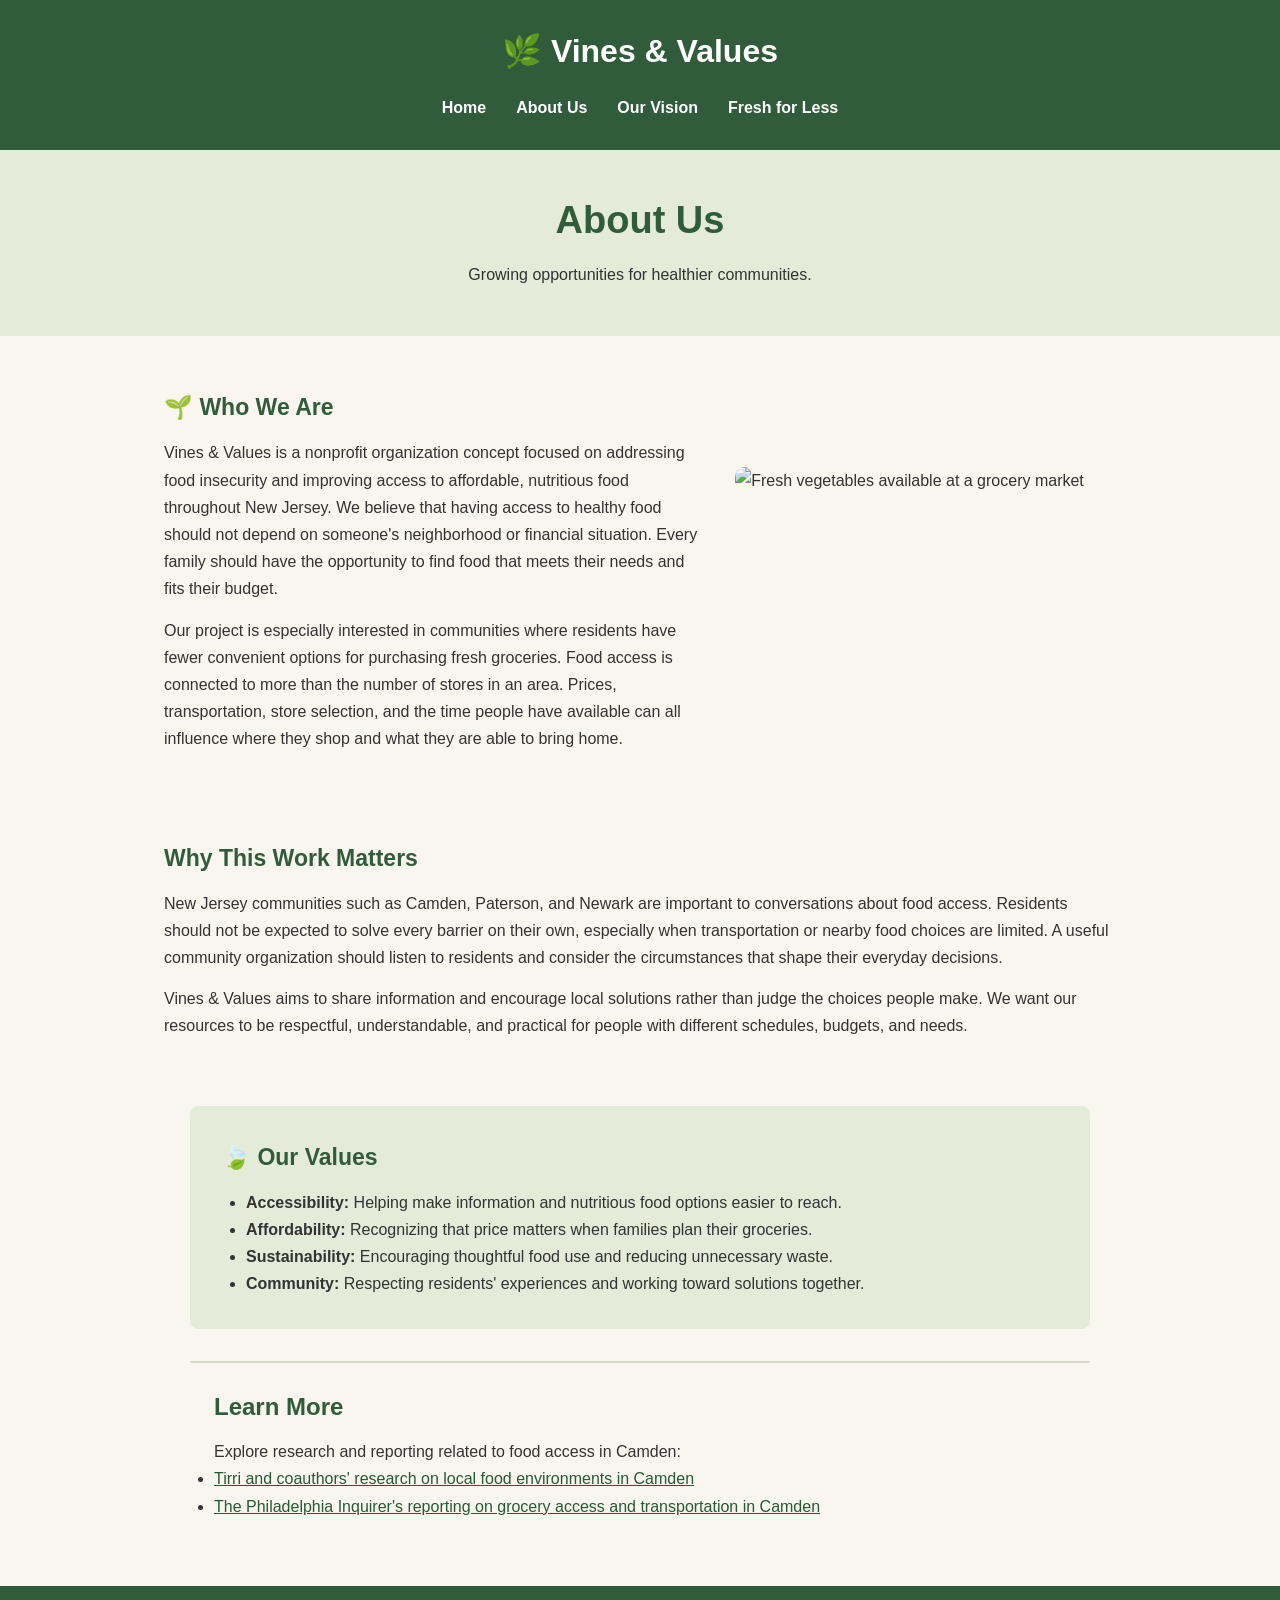
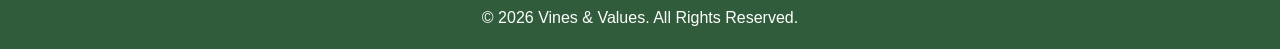
==== about.html @ c0b35559 "Add files via upload" ====
<!DOCTYPE html>
<html lang="en">
<head>
    <meta charset="UTF-8">
    <meta name="viewport" content="width=device-width, initial-scale=1.0">
    <title>Vines &amp; Values | About Us</title>
    <link rel="stylesheet" href="style.css">
</head>
<body>
<header>
    <h1>🌿 Vines &amp; Values</h1>
    <nav aria-label="Main navigation">
        <a href="index.html">Home</a>
        <a href="about.html" aria-current="page">About Us</a>
        <a href="vision.html">Our Vision</a>
        <a href="festival.html">Fresh for Less</a>
    </nav>
</header>

<main>
    <section class="page-heading">
        <h2>About Us</h2>
        <p>Growing opportunities for healthier communities.</p>
    </section>

    <section class="content">
        <div>
            <h2>🌱 Who We Are</h2>
            <p>Vines &amp; Values is a nonprofit organization concept focused on addressing food insecurity and improving access to affordable, nutritious food throughout New Jersey. We believe that having access to healthy food should not depend on someone's neighborhood or financial situation. Every family should have the opportunity to find food that meets their needs and fits their budget.</p>
            <p>Our project is especially interested in communities where residents have fewer convenient options for purchasing fresh groceries. Food access is connected to more than the number of stores in an area. Prices, transportation, store selection, and the time people have available can all influence where they shop and what they are able to bring home.</p>
        </div>
        <img class="section-image" src="https://images.unsplash.com/photo-1542838132-92c53300491e?w=700" alt="Fresh vegetables available at a grocery market">
    </section>

    <section class="content">
        <div>
            <h2>Why This Work Matters</h2>
            <p>New Jersey communities such as Camden, Paterson, and Newark are important to conversations about food access. Residents should not be expected to solve every barrier on their own, especially when transportation or nearby food choices are limited. A useful community organization should listen to residents and consider the circumstances that shape their everyday decisions.</p>
            <p>Vines &amp; Values aims to share information and encourage local solutions rather than judge the choices people make. We want our resources to be respectful, understandable, and practical for people with different schedules, budgets, and needs.</p>
        </div>
    </section>

    <section class="highlight">
        <h2>🍃 Our Values</h2>
        <ul>
            <li><strong>Accessibility:</strong> Helping make information and nutritious food options easier to reach.</li>
            <li><strong>Affordability:</strong> Recognizing that price matters when families plan their groceries.</li>
            <li><strong>Sustainability:</strong> Encouraging thoughtful food use and reducing unnecessary waste.</li>
            <li><strong>Community:</strong> Respecting residents' experiences and working toward solutions together.</li>
        </ul>
    </section>

    <section class="sources">
        <h2>Learn More</h2>
        <p>Explore research and reporting related to food access in Camden:</p>
        <ul>
            <li><a href="https://doi.org/10.1016/j.ssaho.2023.100703" target="_blank" rel="noopener">Tirri and coauthors' research on local food environments in Camden</a></li>
            <li><a href="https://www.inquirer.com/south-jersey/camden-free-grocery-store-rides-feed-nj-20260824.html" target="_blank" rel="noopener">The Philadelphia Inquirer's reporting on grocery access and transportation in Camden</a></li>
        </ul>
    </section>
</main>

<footer><p>&copy; 2026 Vines &amp; Values. All Rights Reserved.</p></footer>
</body>
</html>
---- style.css ----
* {
    margin: 0;
    padding: 0;
    box-sizing: border-box;
}

body {
    font-family: Arial, sans-serif;
    background-color: #F8F6EE;
    color: #333333;
    line-height: 1.7;
}

header {
    background-color: #315C3B;
    color: white;
    padding: 24px 20px;
    text-align: center;
}

header h1 {
    margin-bottom: 12px;
    font-size: 32px;
}

nav {
    display: flex;
    justify-content: center;
    flex-wrap: wrap;
    gap: 12px 26px;
}

nav a {
    color: white;
    text-decoration: none;
    font-weight: bold;
    padding: 4px 2px;
}

nav a:hover, nav a:focus {
    color: #D9E8C5;
    text-decoration: underline;
}

.hero {
    display: flex;
    align-items: center;
    gap: 30px;
    background-color: #E4EBD9;
    padding: 42px max(5%, 24px);
}

.hero-text {
    flex: 1;
}

.hero h2, .page-heading h2 {
    color: #315C3B;
    font-size: clamp(27px, 4vw, 38px);
    line-height: 1.2;
    margin-bottom: 18px;
}

.hero img {
    width: 44%;
    min-height: 270px;
    max-height: 360px;
    object-fit: cover;
    border-radius: 10px;
}

.button {
    display: inline-block;
    margin-top: 20px;
    padding: 11px 22px;
    background-color: #315C3B;
    color: white;
    text-decoration: none;
    border-radius: 5px;
    font-weight: bold;
}

.button:hover, .button:focus {
    background-color: #24452D;
    text-decoration: underline;
}

.page-heading {
    background-color: #E4EBD9;
    text-align: center;
    padding: 48px 20px;
}

.content {
    display: flex;
    align-items: center;
    gap: 30px;
    max-width: 1000px;
    margin: 32px auto;
    padding: 20px 24px;
}

.content > div {
    flex: 1;
}

.content h2, .highlight h2 {
    color: #315C3B;
    margin-bottom: 12px;
    font-size: 23px;
}

.content p {
    margin-bottom: 14px;
}

.content ul, .highlight ul {
    padding-left: 24px;
}

.section-image {
    width: 40%;
    min-height: 220px;
    max-height: 280px;
    object-fit: cover;
    border-radius: 10px;
}

.highlight {
    background-color: #E4EBD9;
    padding: 32px;
    margin: 32px auto;
    max-width: 900px;
    border-radius: 8px;
}

.highlight p {
    margin-bottom: 10px;
}

.sources {
    max-width: 900px;
    margin: 30px auto;
    padding: 24px;
    border-top: 2px solid #D3DDC8;
}

.sources h2 {
    color: #315C3B;
    margin-bottom: 10px;
}

.sources a {
    color: #245B36;
    overflow-wrap: anywhere;
}

footer {
    background-color: #315C3B;
    color: white;
    text-align: center;
    padding: 18px;
    margin-top: 42px;
}

@media (max-width: 700px) {
    .hero, .content {
        flex-direction: column;
    }

    .hero {
        padding: 28px 22px;
    }

    .hero img, .section-image {
        width: 100%;
        min-height: 190px;
        max-height: 260px;
    }

    .content {
        margin: 18px auto;
        gap: 18px;
    }

    .highlight {
        margin: 20px;
        padding: 24px;
    }
}
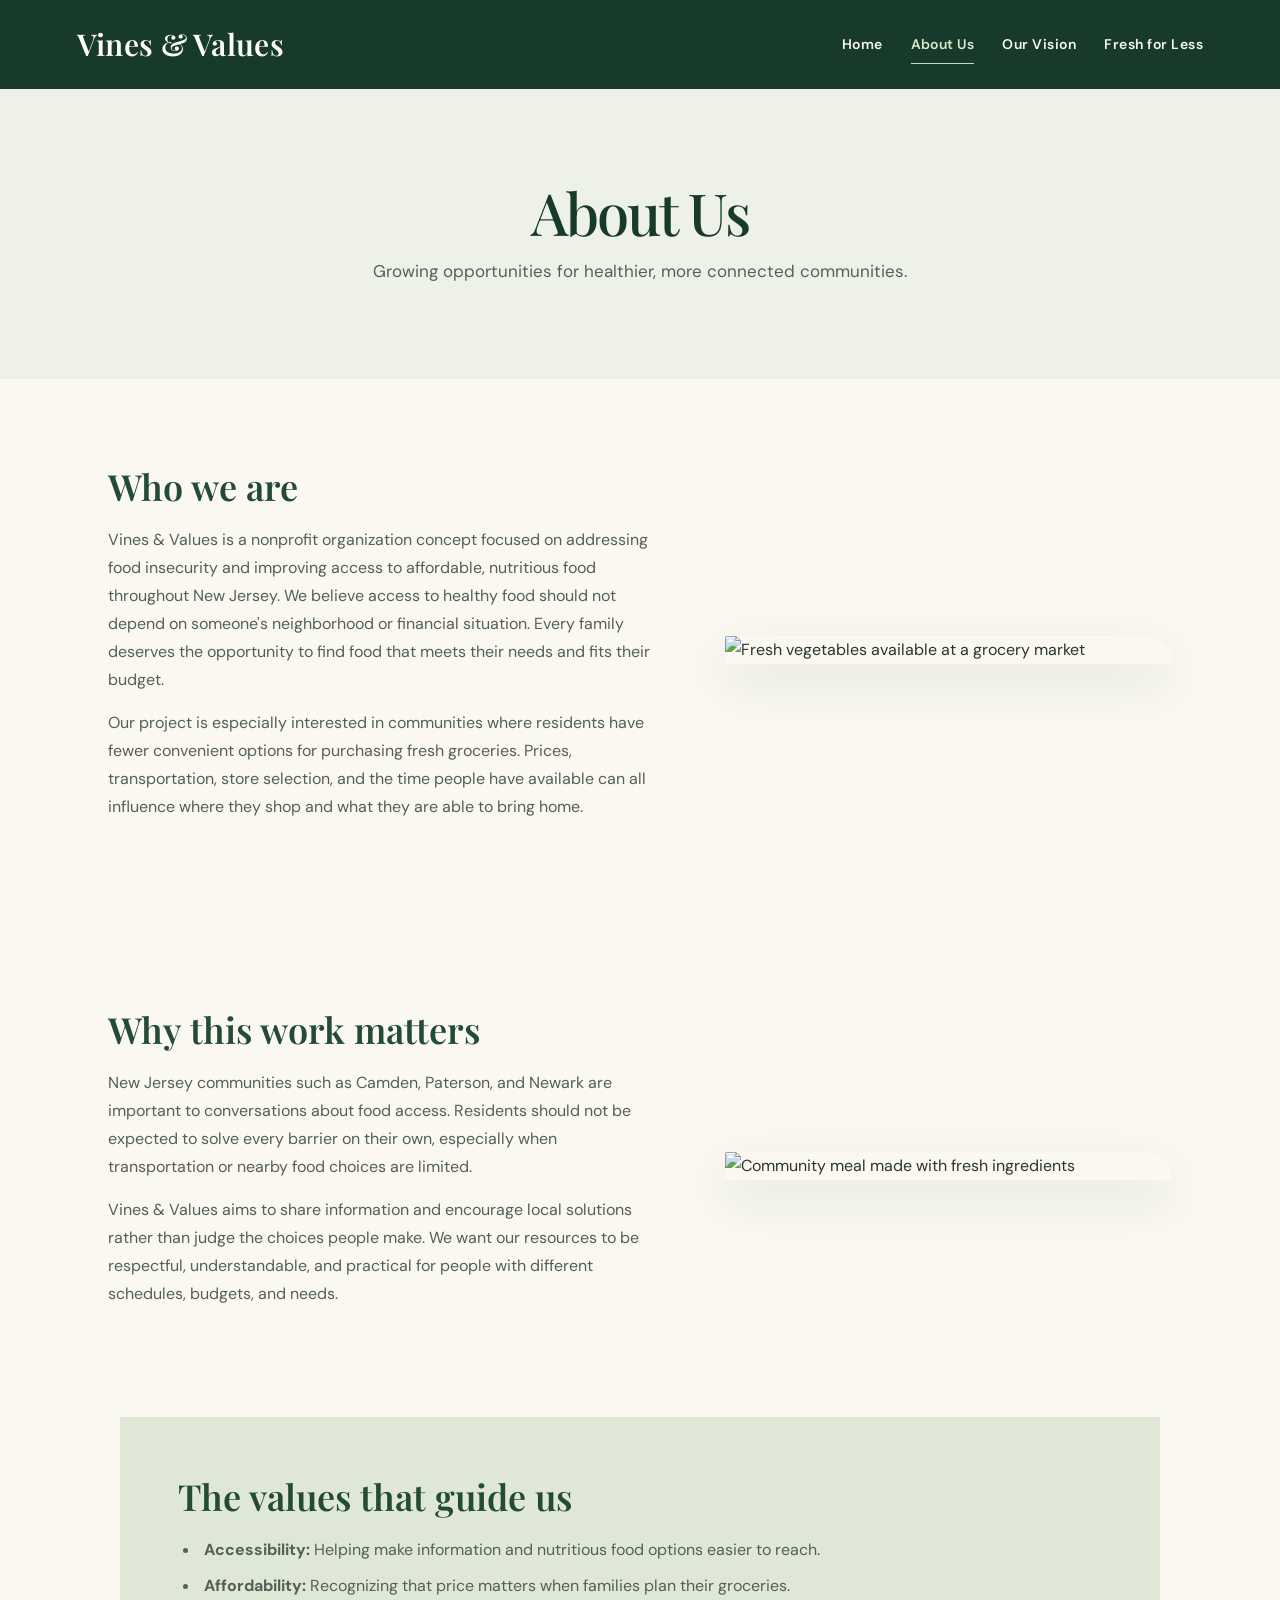
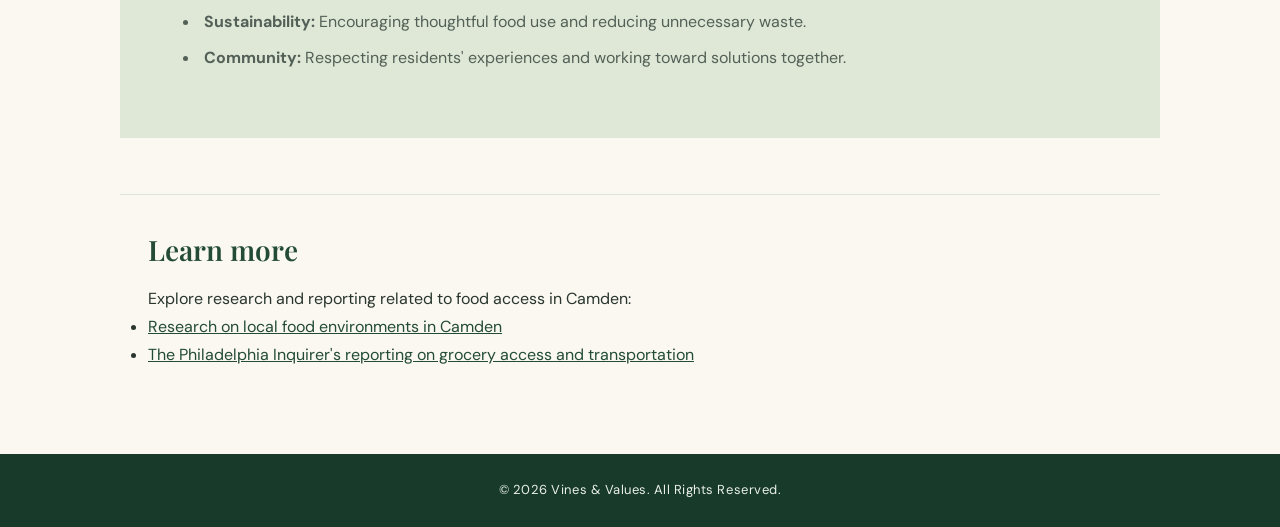
==== commit 85b2cea5: "Polish About page layout and content" ====
--- a/about.html
+++ b/about.html
@@ -1,65 +1,61 @@
 <!DOCTYPE html>
 <html lang="en">
 <head>
-    <meta charset="UTF-8">
-    <meta name="viewport" content="width=device-width, initial-scale=1.0">
-    <title>Vines &amp; Values | About Us</title>
-    <link rel="stylesheet" href="style.css">
+  <meta charset="UTF-8">
+  <meta name="viewport" content="width=device-width, initial-scale=1.0">
+  <meta name="description" content="Learn about Vines & Values and our focus on food access, affordability, and community in New Jersey.">
+  <title>Vines &amp; Values | About Us</title>
+  <link rel="stylesheet" href="style.css">
 </head>
 <body>
 <header>
-    <h1>🌿 Vines &amp; Values</h1>
-    <nav aria-label="Main navigation">
-        <a href="index.html">Home</a>
-        <a href="about.html" aria-current="page">About Us</a>
-        <a href="vision.html">Our Vision</a>
-        <a href="festival.html">Fresh for Less</a>
-    </nav>
+  <h1>Vines &amp; Values</h1>
+  <nav aria-label="Main navigation">
+    <a href="index.html">Home</a>
+    <a href="about.html" aria-current="page">About Us</a>
+    <a href="vision.html">Our Vision</a>
+    <a href="festival.html">Fresh for Less</a>
+  </nav>
 </header>
-
 <main>
-    <section class="page-heading">
-        <h2>About Us</h2>
-        <p>Growing opportunities for healthier communities.</p>
-    </section>
-
-    <section class="content">
-        <div>
-            <h2>🌱 Who We Are</h2>
-            <p>Vines &amp; Values is a nonprofit organization concept focused on addressing food insecurity and improving access to affordable, nutritious food throughout New Jersey. We believe that having access to healthy food should not depend on someone's neighborhood or financial situation. Every family should have the opportunity to find food that meets their needs and fits their budget.</p>
-            <p>Our project is especially interested in communities where residents have fewer convenient options for purchasing fresh groceries. Food access is connected to more than the number of stores in an area. Prices, transportation, store selection, and the time people have available can all influence where they shop and what they are able to bring home.</p>
-        </div>
-        <img class="section-image" src="https://images.unsplash.com/photo-1542838132-92c53300491e?w=700" alt="Fresh vegetables available at a grocery market">
-    </section>
-
-    <section class="content">
-        <div>
-            <h2>Why This Work Matters</h2>
-            <p>New Jersey communities such as Camden, Paterson, and Newark are important to conversations about food access. Residents should not be expected to solve every barrier on their own, especially when transportation or nearby food choices are limited. A useful community organization should listen to residents and consider the circumstances that shape their everyday decisions.</p>
-            <p>Vines &amp; Values aims to share information and encourage local solutions rather than judge the choices people make. We want our resources to be respectful, understandable, and practical for people with different schedules, budgets, and needs.</p>
-        </div>
-    </section>
-
-    <section class="highlight">
-        <h2>🍃 Our Values</h2>
-        <ul>
-            <li><strong>Accessibility:</strong> Helping make information and nutritious food options easier to reach.</li>
-            <li><strong>Affordability:</strong> Recognizing that price matters when families plan their groceries.</li>
-            <li><strong>Sustainability:</strong> Encouraging thoughtful food use and reducing unnecessary waste.</li>
-            <li><strong>Community:</strong> Respecting residents' experiences and working toward solutions together.</li>
-        </ul>
-    </section>
-
-    <section class="sources">
-        <h2>Learn More</h2>
-        <p>Explore research and reporting related to food access in Camden:</p>
-        <ul>
-            <li><a href="https://doi.org/10.1016/j.ssaho.2023.100703" target="_blank" rel="noopener">Tirri and coauthors' research on local food environments in Camden</a></li>
-            <li><a href="https://www.inquirer.com/south-jersey/camden-free-grocery-store-rides-feed-nj-20260824.html" target="_blank" rel="noopener">The Philadelphia Inquirer's reporting on grocery access and transportation in Camden</a></li>
-        </ul>
-    </section>
+  <section class="page-heading">
+    <h2>About Us</h2>
+    <p>Growing opportunities for healthier, more connected communities.</p>
+  </section>
+  <section class="content">
+    <div>
+      <h2>Who we are</h2>
+      <p>Vines &amp; Values is a nonprofit organization concept focused on addressing food insecurity and improving access to affordable, nutritious food throughout New Jersey. We believe access to healthy food should not depend on someone's neighborhood or financial situation. Every family deserves the opportunity to find food that meets their needs and fits their budget.</p>
+      <p>Our project is especially interested in communities where residents have fewer convenient options for purchasing fresh groceries. Prices, transportation, store selection, and the time people have available can all influence where they shop and what they are able to bring home.</p>
+    </div>
+    <img class="section-image" src="https://images.unsplash.com/photo-1542838132-92c53300491e?auto=format&amp;fit=crop&amp;w=900&amp;q=85" alt="Fresh vegetables available at a grocery market">
+  </section>
+  <section class="content">
+    <div>
+      <h2>Why this work matters</h2>
+      <p>New Jersey communities such as Camden, Paterson, and Newark are important to conversations about food access. Residents should not be expected to solve every barrier on their own, especially when transportation or nearby food choices are limited.</p>
+      <p>Vines &amp; Values aims to share information and encourage local solutions rather than judge the choices people make. We want our resources to be respectful, understandable, and practical for people with different schedules, budgets, and needs.</p>
+    </div>
+    <img class="section-image" src="https://images.unsplash.com/photo-149883，?auto=format&amp;fit=crop&amp;w=900&amp;q=85" alt="Community meal made with fresh ingredients">
+  </section>
+  <section class="highlight">
+    <h2>The values that guide us</h2>
+    <ul>
+      <li><strong>Accessibility:</strong> Helping make information and nutritious food options easier to reach.</li>
+      <li><strong>Affordability:</strong> Recognizing that price matters when families plan their groceries.</li>
+      <li><strong>Sustainability:</strong> Encouraging thoughtful food use and reducing unnecessary waste.</li>
+      <li><strong>Community:</strong> Respecting residents' experiences and working toward solutions together.</li>
+    </ul>
+  </section>
+  <section class="sources">
+    <h2>Learn more</h2>
+    <p>Explore research and reporting related to food access in Camden:</p>
+    <ul>
+      <li><a href="https://doi.org/10.1016/j.ssaho.2023.100703" target="_blank" rel="noopener">Research on local food environments in Camden</a></li>
+      <li><a href="https://www.inquirer.com/south-jersey/camden-free-grocery-store-rides-feed-nj-20260824.html" target="_blank" rel="noopener">The Philadelphia Inquirer's reporting on grocery access and transportation</a></li>
+    </ul>
+  </section>
 </main>
-
 <footer><p>&copy; 2026 Vines &amp; Values. All Rights Reserved.</p></footer>
 </body>
-</html>
+</html>
--- a/style.css
+++ b/style.css
@@ -1,190 +1,173 @@
-* {
-    margin: 0;
-    padding: 0;
-    box-sizing: border-box;
+@import url('https://fonts.googleapis.com/css2?family=DM+Sans:wght@400;500;600;700&family=Playfair+Display:wght@500;600;700&display=swap');
+
+:root {
+  --forest: #234b36;
+  --forest-deep: #173a2a;
+  --sage: #dfe8d7;
+  --sage-light: #edf1e8;
+  --cream: #faf8f1;
+  --ink: #29352d;
+  --muted: #657267;
+  --white: #fffefa;
+  --line: #dce3d8;
+  --shadow: 0 18px 50px rgba(28, 57, 39, .10);
 }
-
+* { box-sizing: border-box; margin: 0; padding: 0; }
+html { scroll-behavior: smooth; }
 body {
-    font-family: Arial, sans-serif;
-    background-color: #F8F6EE;
-    color: #333333;
-    line-height: 1.7;
+  background: var(--cream);
+  color: var(--ink);
+  font-family: 'DM Sans', sans-serif;
+  font-size: 16px;
+  line-height: 1.75;
 }
-
+img { display: block; max-width: 100%; }
+a { color: var(--forest); }
 header {
-    background-color: #315C3B;
-    color: white;
-    padding: 24px 20px;
-    text-align: center;
+  align-items: center;
+  background: var(--forest-deep);
+  color: var(--white);
+  display: flex;
+  justify-content: space-between;
+  gap: 24px;
+  padding: 18px max(6vw, 24px);
 }
-
 header h1 {
-    margin-bottom: 12px;
-    font-size: 32px;
+  color: var(--white);
+  font-family: 'Playfair Display', Georgia, serif;
+  font-size: clamp(23px, 2.4vw, 30px);
+  font-weight: 600;
+  letter-spacing: .01em;
+  margin: 0;
 }
-
-nav {
-    display: flex;
-    justify-content: center;
-    flex-wrap: wrap;
-    gap: 12px 26px;
+nav { align-items: center; display: flex; flex-wrap: wrap; gap: 8px 28px; }
+nav a {
+  border-bottom: 1px solid transparent;
+  color: #f8f8ef;
+  font-size: 14px;
+  font-weight: 600;
+  letter-spacing: .035em;
+  padding: 7px 0;
+  text-decoration: none;
+  transition: color .2s, border-color .2s;
 }
-
-nav a {
-    color: white;
-    text-decoration: none;
-    font-weight: bold;
-    padding: 4px 2px;
+nav a:hover, nav a:focus, nav a[aria-current="page"] {
+  border-color: #c9d9bd;
+  color: #dce9d2;
 }
-
-nav a:hover, nav a:focus {
-    color: #D9E8C5;
-    text-decoration: underline;
+main { overflow: hidden; }
+.hero {
+  align-items: center;
+  background: var(--sage-light);
+  display: grid;
+  gap: clamp(30px, 6vw, 80px);
+  grid-template-columns: 1fr 1.02fr;
+  padding: clamp(52px, 8vw, 112px) max(7vw, 24px);
 }
-
-.hero {
-    display: flex;
-    align-items: center;
-    gap: 30px;
-    background-color: #E4EBD9;
-    padding: 42px max(5%, 24px);
+.hero-text { max-width: 590px; }
+.hero h2, .page-heading h2 {
+  color: var(--forest-deep);
+  font-family: 'Playfair Display', Georgia, serif;
+  font-size: clamp(39px, 5.2vw, 66px);
+  font-weight: 500;
+  letter-spacing: -.035em;
+  line-height: 1.08;
+  margin-bottom: 22px;
 }
-
-.hero-text {
-    flex: 1;
+.hero p, .page-heading p { color: #536257; font-size: 17px; max-width: 560px; }
+.hero img {
+  border-radius: 4px 90px 4px 4px;
+  box-shadow: var(--shadow);
+  height: clamp(300px, 38vw, 510px);
+  object-fit: cover;
+  width: 100%;
 }
-
-.hero h2, .page-heading h2 {
-    color: #315C3B;
-    font-size: clamp(27px, 4vw, 38px);
-    line-height: 1.2;
-    margin-bottom: 18px;
+.button {
+  background: var(--forest);
+  border: 1px solid var(--forest);
+  border-radius: 2px;
+  color: white;
+  display: inline-block;
+  font-size: 13px;
+  font-weight: 700;
+  letter-spacing: .09em;
+  margin-top: 26px;
+  padding: 13px 24px;
+  text-decoration: none;
+  text-transform: uppercase;
+  transition: background .2s, transform .2s;
 }
-
-.hero img {
-    width: 44%;
-    min-height: 270px;
-    max-height: 360px;
-    object-fit: cover;
-    border-radius: 10px;
+.button:hover, .button:focus { background: var(--forest-deep); transform: translateY(-2px); }
+.page-heading {
+  background: var(--sage-light);
+  padding: clamp(55px, 8vw, 92px) 24px;
+  text-align: center;
 }
-
-.button {
-    display: inline-block;
-    margin-top: 20px;
-    padding: 11px 22px;
-    background-color: #315C3B;
-    color: white;
-    text-decoration: none;
-    border-radius: 5px;
-    font-weight: bold;
+.page-heading h2 { font-size: clamp(38px, 5vw, 58px); margin: 0 auto 14px; }
+.page-heading p { margin: auto; }
+.content {
+  align-items: center;
+  display: flex;
+  gap: clamp(28px, 6vw, 72px);
+  margin: 0 auto;
+  max-width: 1120px;
+  padding: clamp(48px, 7vw, 86px) 28px;
 }
-
-.button:hover, .button:focus {
-    background-color: #24452D;
-    text-decoration: underline;
+.content > div { flex: 1; }
+.content h2, .highlight h2, .sources h2 {
+  color: var(--forest);
+  font-family: 'Playfair Display', Georgia, serif;
+  font-size: clamp(27px, 3vw, 36px);
+  font-weight: 600;
+  line-height: 1.2;
+  margin-bottom: 18px;
 }
-
-.page-heading {
-    background-color: #E4EBD9;
-    text-align: center;
-    padding: 48px 20px;
+.content p { color: #536057; margin-bottom: 15px; }
+.content ul, .highlight ul { color: #536057; padding-left: 22px; }
+.content li, .highlight li { margin: 8px 0; padding-left: 4px; }
+.section-image {
+  border-radius: 4px 60px 4px 4px;
+  box-shadow: var(--shadow);
+  flex: 0 1 42%;
+  max-height: 390px;
+  object-fit: cover;
+  width: 42%;
 }
-
-.content {
-    display: flex;
-    align-items: center;
-    gap: 30px;
-    max-width: 1000px;
-    margin: 32px auto;
-    padding: 20px 24px;
+.highlight {
+  background: var(--sage);
+  margin: 8px auto 56px;
+  max-width: 1040px;
+  padding: clamp(32px, 5vw, 58px);
 }
-
-.content > div {
-    flex: 1;
+.highlight p { color: #4f5e52; }
+.highlight a { font-weight: 700; }
+.sources {
+  border-top: 1px solid var(--line);
+  margin: 0 auto;
+  max-width: 1040px;
+  padding: 38px 28px 55px;
 }
-
-.content h2, .highlight h2 {
-    color: #315C3B;
-    margin-bottom: 12px;
-    font-size: 23px;
+.sources h2 { font-size: 28px; }
+.sources a { overflow-wrap: anywhere; }
+footer {
+  background: var(--forest-deep);
+  color: #eaf0e6;
+  margin-top: 30px;
+  padding: 25px 20px;
+  text-align: center;
 }
-
-.content p {
-    margin-bottom: 14px;
+footer p { font-size: 13px; letter-spacing: .04em; }
+@media (max-width: 760px) {
+  header { align-items: flex-start; flex-direction: column; gap: 10px; padding: 18px 22px; }
+  nav { gap: 4px 19px; }
+  .hero { grid-template-columns: 1fr; padding: 48px 23px; }
+  .hero img { height: 290px; }
+  .content { flex-direction: column; align-items: stretch; padding: 48px 23px; }
+  .section-image { width: 100%; max-height: 300px; }
+  .highlight { margin: 12px 20px 38px; padding: 30px 24px; }
+  .sources { padding-left: 23px; padding-right: 23px; }
 }
-
-.content ul, .highlight ul {
-    padding-left: 24px;
-}
-
-.section-image {
-    width: 40%;
-    min-height: 220px;
-    max-height: 280px;
-    object-fit: cover;
-    border-radius: 10px;
-}
-
-.highlight {
-    background-color: #E4EBD9;
-    padding: 32px;
-    margin: 32px auto;
-    max-width: 900px;
-    border-radius: 8px;
-}
-
-.highlight p {
-    margin-bottom: 10px;
-}
-
-.sources {
-    max-width: 900px;
-    margin: 30px auto;
-    padding: 24px;
-    border-top: 2px solid #D3DDC8;
-}
-
-.sources h2 {
-    color: #315C3B;
-    margin-bottom: 10px;
-}
-
-.sources a {
-    color: #245B36;
-    overflow-wrap: anywhere;
-}
-
-footer {
-    background-color: #315C3B;
-    color: white;
-    text-align: center;
-    padding: 18px;
-    margin-top: 42px;
-}
-
-@media (max-width: 700px) {
-    .hero, .content {
-        flex-direction: column;
-    }
-
-    .hero {
-        padding: 28px 22px;
-    }
-
-    .hero img, .section-image {
-        width: 100%;
-        min-height: 190px;
-        max-height: 260px;
-    }
-
-    .content {
-        margin: 18px auto;
-        gap: 18px;
-    }
-
-    .highlight {
-        margin: 20px;
-        padding: 24px;
-    }
-}
+@media (prefers-reduced-motion: reduce) {
+  html { scroll-behavior: auto; }
+  *, *::before, *::after { transition-duration: .01ms !important; }
+}
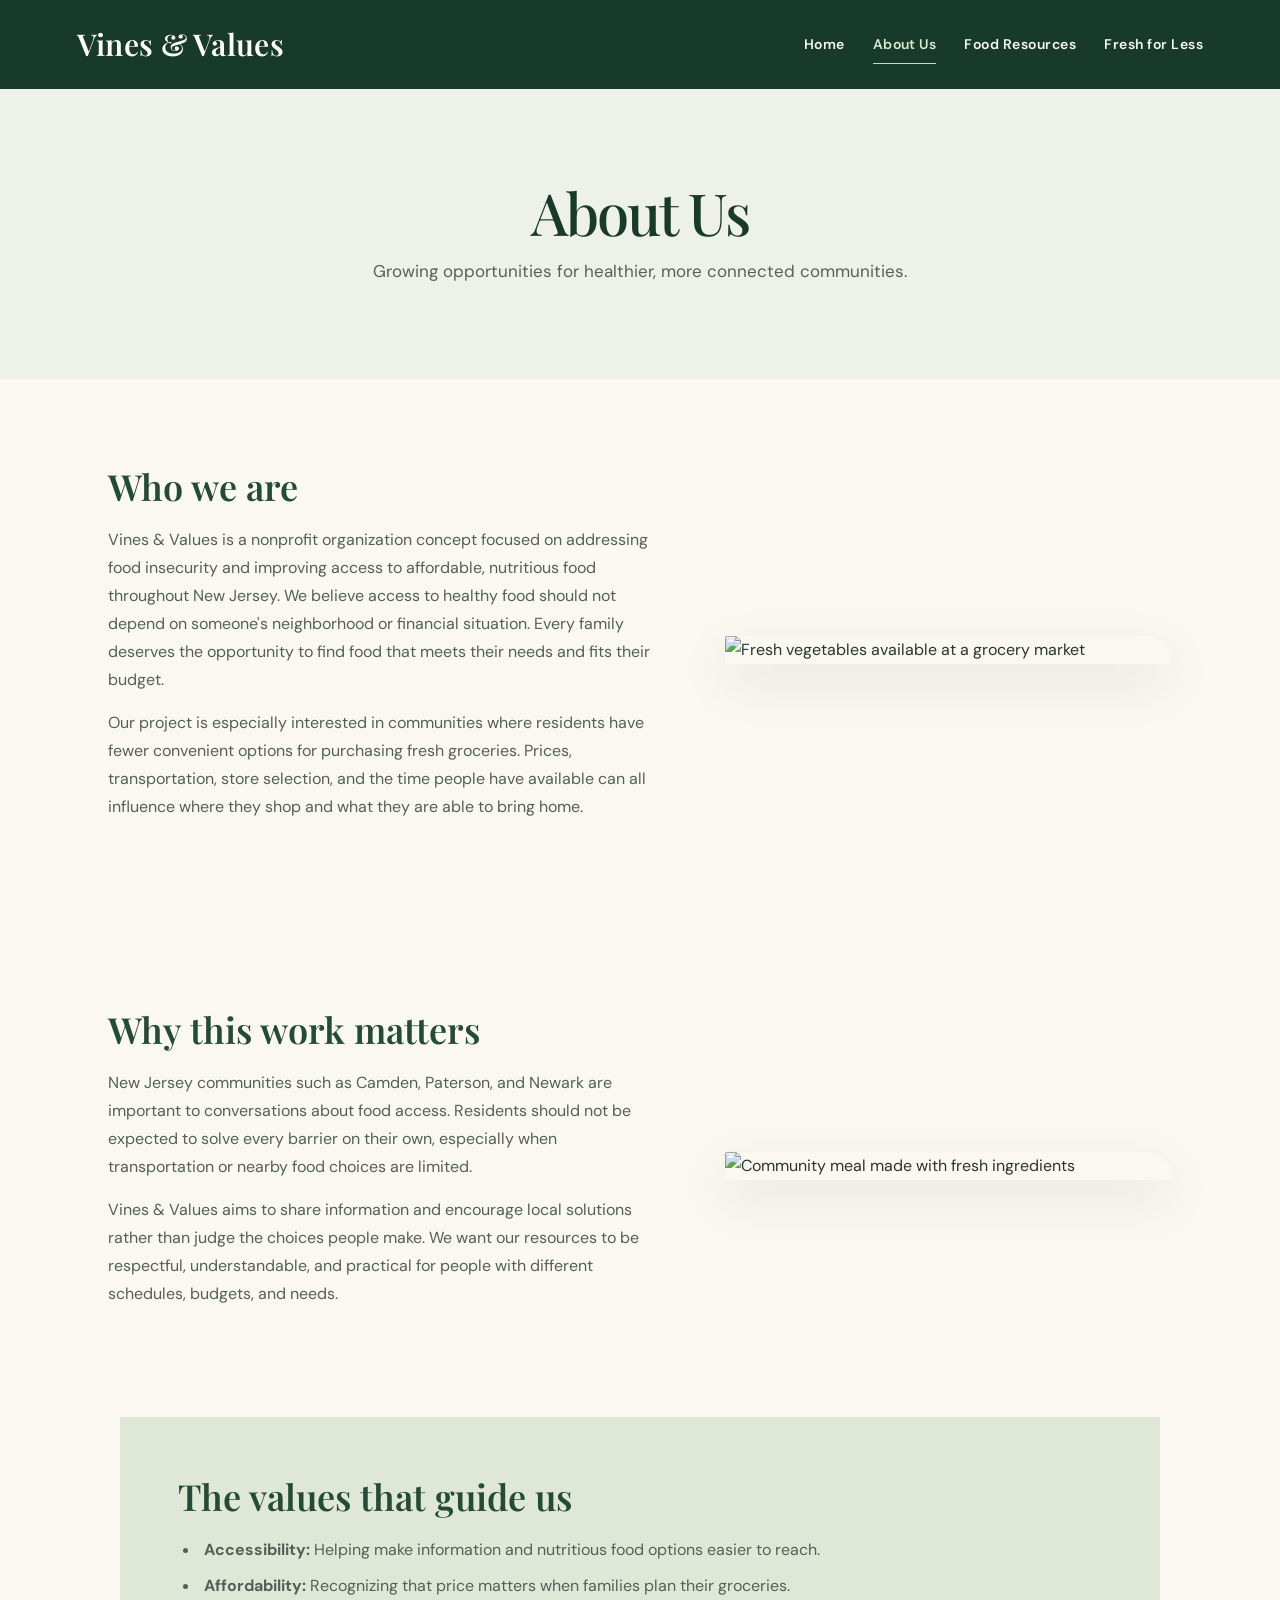
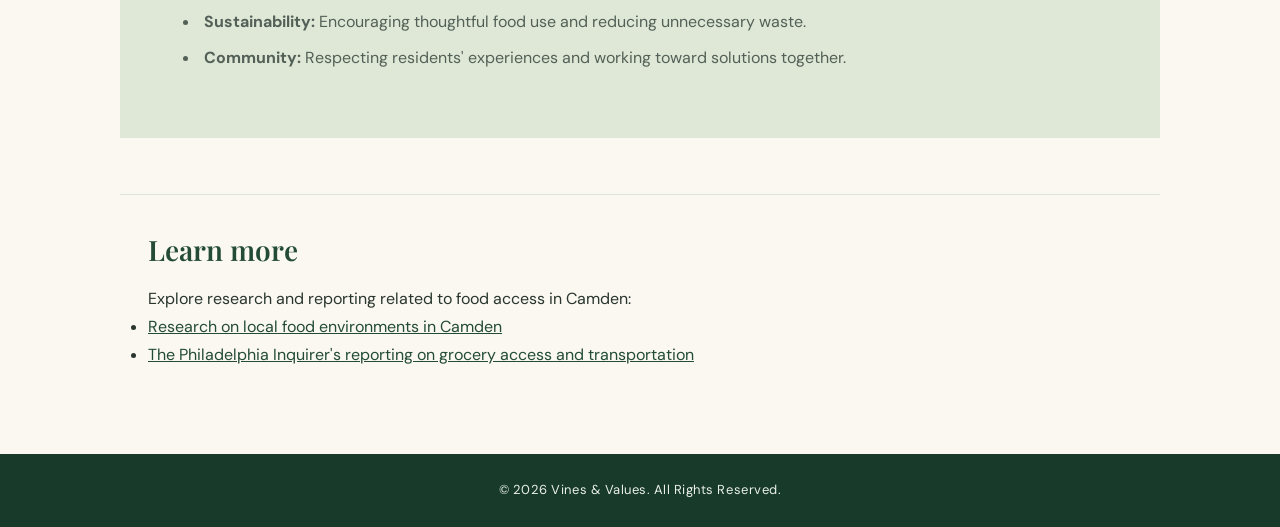
==== commit d9163da9: "Rename Our Vision navigation to Food Resources" ====
--- a/about.html
+++ b/about.html
@@ -13,7 +13,7 @@
   <nav aria-label="Main navigation">
     <a href="index.html">Home</a>
     <a href="about.html" aria-current="page">About Us</a>
-    <a href="vision.html">Our Vision</a>
+    <a href="vision.html">Food Resources</a>
     <a href="festival.html">Fresh for Less</a>
   </nav>
 </header>
@@ -36,7 +36,7 @@
       <p>New Jersey communities such as Camden, Paterson, and Newark are important to conversations about food access. Residents should not be expected to solve every barrier on their own, especially when transportation or nearby food choices are limited.</p>
       <p>Vines &amp; Values aims to share information and encourage local solutions rather than judge the choices people make. We want our resources to be respectful, understandable, and practical for people with different schedules, budgets, and needs.</p>
     </div>
-    <img class="section-image" src="https://images.unsplash.com/photo-149883，?auto=format&amp;fit=crop&amp;w=900&amp;q=85" alt="Community meal made with fresh ingredients">
+    <img class="section-image" src="https://images.unsplash.com/photo-1498837167922-ddd27525d352?auto=format&amp;fit=crop&amp;w=900&amp;q=85" alt="Community meal made with fresh ingredients">
   </section>
   <section class="highlight">
     <h2>The values that guide us</h2>
--- a/style.css
+++ b/style.css
@@ -170,4 +170,80 @@
 @media (prefers-reduced-motion: reduce) {
   html { scroll-behavior: auto; }
   *, *::before, *::after { transition-duration: .01ms !important; }
+}
+
+/* Food Resources page */
+.resources-intro {
+  background: linear-gradient(115deg, #e5ecde, #f5f5ec);
+  border-left: 4px solid var(--forest);
+  margin: 34px auto 26px;
+  max-width: 1064px;
+  padding: clamp(25px, 4vw, 42px);
+}
+.resources-intro h2, .resource-section-title, .resource-callout h2 {
+  color: var(--forest);
+  font-family: 'Playfair Display', Georgia, serif;
+}
+.resources-intro h2 { font-size: clamp(27px, 3vw, 35px); margin-bottom: 12px; }
+.resources-intro p { color: #536057; margin-top: 10px; }
+.resource-section-title {
+  font-size: clamp(25px, 3vw, 32px);
+  margin: 42px auto 18px;
+  max-width: 1064px;
+  padding: 0 28px;
+}
+.resource-grid {
+  display: grid;
+  gap: 20px;
+  grid-template-columns: repeat(2, minmax(0, 1fr));
+  margin: 0 auto 34px;
+  max-width: 1064px;
+  padding: 0 28px;
+}
+.resource-card {
+  background: var(--white);
+  border: 1px solid var(--line);
+  border-top: 3px solid #8ba486;
+  box-shadow: 0 8px 24px rgba(28, 57, 39, .06);
+  padding: 25px;
+}
+.resource-card h3 {
+  color: var(--forest);
+  font-family: 'Playfair Display', Georgia, serif;
+  font-size: 23px;
+  line-height: 1.25;
+  margin-bottom: 10px;
+}
+.resource-card p { color: #536057; }
+.resource-card .details {
+  background: var(--sage-light);
+  color: #46584b;
+  font-size: 14px;
+  line-height: 1.8;
+  margin: 17px 0;
+  padding: 15px;
+}
+.resource-card a, .resource-links a {
+  color: var(--forest);
+  font-weight: 700;
+  text-underline-offset: 3px;
+}
+.resource-card a:hover, .resource-links a:hover { color: var(--forest-deep); }
+.resource-callout {
+  background: var(--sage);
+  margin: 0 auto 34px;
+  max-width: 1008px;
+  padding: clamp(25px, 4vw, 40px);
+}
+.resource-callout h2 { font-size: 27px; margin-bottom: 12px; }
+.resource-callout p { color: #4f5e52; margin: 9px 0; }
+.resource-links { padding-left: 22px; }
+.resource-links li { line-height: 1.65; margin: 10px 0; }
+.resource-note { color: var(--muted); font-size: 13px; margin-top: 18px; }
+@media (max-width: 760px) {
+  .resources-intro { margin: 24px 20px; }
+  .resource-section-title { padding: 0 23px; }
+  .resource-grid { grid-template-columns: 1fr; padding: 0 23px; }
+  .resource-card { padding: 21px; }
+  .resource-callout { margin: 0 20px 28px; }
 }
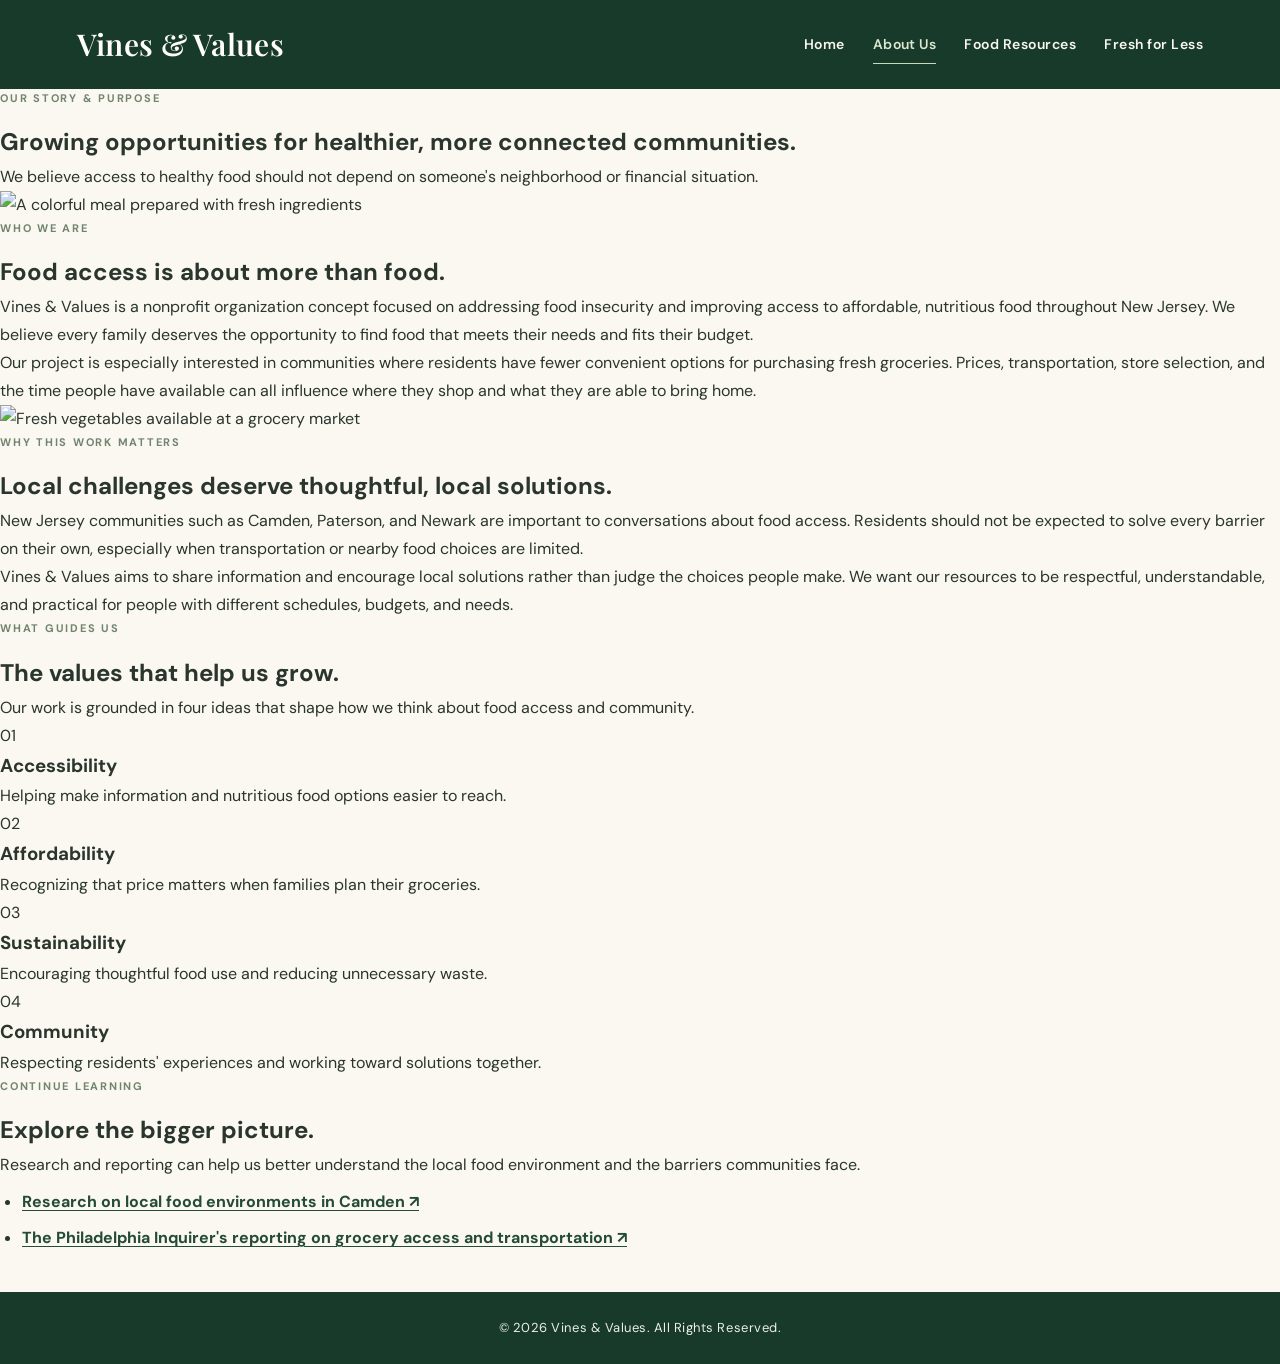
==== commit 0c715645: "Refresh About page with editorial layout and values grid" ====
--- a/about.html
+++ b/about.html
@@ -17,42 +17,37 @@
     <a href="festival.html">Fresh for Less</a>
   </nav>
 </header>
-<main>
-  <section class="page-heading">
-    <h2>About Us</h2>
-    <p>Growing opportunities for healthier, more connected communities.</p>
+<main class="about-page">
+  <section class="about-hero">
+    <div class="about-hero-copy"><span class="eyebrow">Our story &amp; purpose</span><h2>Growing opportunities for healthier, more connected communities.</h2><p>We believe access to healthy food should not depend on someone's neighborhood or financial situation.</p></div>
+    <img src="https://images.unsplash.com/photo-1498837167922-ddd27525d352?auto=format&amp;fit=crop&amp;w=1200&amp;q=85" alt="A colorful meal prepared with fresh ingredients">
   </section>
-  <section class="content">
-    <div>
-      <h2>Who we are</h2>
-      <p>Vines &amp; Values is a nonprofit organization concept focused on addressing food insecurity and improving access to affordable, nutritious food throughout New Jersey. We believe access to healthy food should not depend on someone's neighborhood or financial situation. Every family deserves the opportunity to find food that meets their needs and fits their budget.</p>
-      <p>Our project is especially interested in communities where residents have fewer convenient options for purchasing fresh groceries. Prices, transportation, store selection, and the time people have available can all influence where they shop and what they are able to bring home.</p>
+
+  <section class="about-story">
+    <div><span class="eyebrow">Who we are</span><h2>Food access is about more than food.</h2></div>
+    <div><p>Vines &amp; Values is a nonprofit organization concept focused on addressing food insecurity and improving access to affordable, nutritious food throughout New Jersey. We believe every family deserves the opportunity to find food that meets their needs and fits their budget.</p><p>Our project is especially interested in communities where residents have fewer convenient options for purchasing fresh groceries. Prices, transportation, store selection, and the time people have available can all influence where they shop and what they are able to bring home.</p></div>
+  </section>
+
+  <section class="about-community">
+    <img src="https://images.unsplash.com/photo-1542838132-92c53300491e?auto=format&amp;fit=crop&amp;w=1000&amp;q=85" alt="Fresh vegetables available at a grocery market">
+    <div><span class="eyebrow">Why this work matters</span><h2>Local challenges deserve thoughtful, local solutions.</h2><p>New Jersey communities such as Camden, Paterson, and Newark are important to conversations about food access. Residents should not be expected to solve every barrier on their own, especially when transportation or nearby food choices are limited.</p><p>Vines &amp; Values aims to share information and encourage local solutions rather than judge the choices people make. We want our resources to be respectful, understandable, and practical for people with different schedules, budgets, and needs.</p></div>
+  </section>
+
+  <section class="values-section">
+    <div class="values-heading"><span class="eyebrow">What guides us</span><h2>The values that help us grow.</h2><p>Our work is grounded in four ideas that shape how we think about food access and community.</p></div>
+    <div class="values-grid">
+      <article><span>01</span><h3>Accessibility</h3><p>Helping make information and nutritious food options easier to reach.</p></article>
+      <article><span>02</span><h3>Affordability</h3><p>Recognizing that price matters when families plan their groceries.</p></article>
+      <article><span>03</span><h3>Sustainability</h3><p>Encouraging thoughtful food use and reducing unnecessary waste.</p></article>
+      <article><span>04</span><h3>Community</h3><p>Respecting residents' experiences and working toward solutions together.</p></article>
     </div>
-    <img class="section-image" src="https://images.unsplash.com/photo-1542838132-92c53300491e?auto=format&amp;fit=crop&amp;w=900&amp;q=85" alt="Fresh vegetables available at a grocery market">
   </section>
-  <section class="content">
-    <div>
-      <h2>Why this work matters</h2>
-      <p>New Jersey communities such as Camden, Paterson, and Newark are important to conversations about food access. Residents should not be expected to solve every barrier on their own, especially when transportation or nearby food choices are limited.</p>
-      <p>Vines &amp; Values aims to share information and encourage local solutions rather than judge the choices people make. We want our resources to be respectful, understandable, and practical for people with different schedules, budgets, and needs.</p>
-    </div>
-    <img class="section-image" src="https://images.unsplash.com/photo-1498837167922-ddd27525d352?auto=format&amp;fit=crop&amp;w=900&amp;q=85" alt="Community meal made with fresh ingredients">
-  </section>
-  <section class="highlight">
-    <h2>The values that guide us</h2>
-    <ul>
-      <li><strong>Accessibility:</strong> Helping make information and nutritious food options easier to reach.</li>
-      <li><strong>Affordability:</strong> Recognizing that price matters when families plan their groceries.</li>
-      <li><strong>Sustainability:</strong> Encouraging thoughtful food use and reducing unnecessary waste.</li>
-      <li><strong>Community:</strong> Respecting residents' experiences and working toward solutions together.</li>
-    </ul>
-  </section>
-  <section class="sources">
-    <h2>Learn more</h2>
-    <p>Explore research and reporting related to food access in Camden:</p>
-    <ul>
-      <li><a href="https://doi.org/10.1016/j.ssaho.2023.100703" target="_blank" rel="noopener">Research on local food environments in Camden</a></li>
-      <li><a href="https://www.inquirer.com/south-jersey/camden-free-grocery-store-rides-feed-nj-20260824.html" target="_blank" rel="noopener">The Philadelphia Inquirer's reporting on grocery access and transportation</a></li>
+
+  <section class="about-learn">
+    <div><span class="eyebrow">Continue learning</span><h2>Explore the bigger picture.</h2><p>Research and reporting can help us better understand the local food environment and the barriers communities face.</p></div>
+    <ul class="resource-links">
+      <li><a href="https://doi.org/10.1016/j.ssaho.2023.100703" target="_blank" rel="noopener">Research on local food environments in Camden ↗</a></li>
+      <li><a href="https://www.inquirer.com/south-jersey/camden-free-grocery-store-rides-feed-nj-20260824.html" target="_blank" rel="noopener">The Philadelphia Inquirer's reporting on grocery access and transportation ↗</a></li>
     </ul>
   </section>
 </main>
--- a/style.css
+++ b/style.css
@@ -246,4 +246,170 @@
   .resource-grid { grid-template-columns: 1fr; padding: 0 23px; }
   .resource-card { padding: 21px; }
   .resource-callout { margin: 0 20px 28px; }
-}+}
+
+/* Food Resources page — editorial layout */
+.food-page { background: var(--cream); }
+.food-hero {
+  align-items: center;
+  background: var(--sage-light);
+  display: grid;
+  gap: clamp(32px, 6vw, 80px);
+  grid-template-columns: .9fr 1.1fr;
+  padding: clamp(54px, 7vw, 92px) max(7vw, 28px);
+}
+.food-hero-copy { max-width: 540px; }
+.eyebrow {
+  color: #71856e;
+  display: block;
+  font-size: 11px;
+  font-weight: 700;
+  letter-spacing: .16em;
+  margin-bottom: 13px;
+  text-transform: uppercase;
+}
+.food-hero h2, .food-intro-strip h2, .section-heading h2,
+.transport-copy h2, .produce-copy h2, .sources-panel h2 {
+  color: var(--forest-deep);
+  font-family: 'Playfair Display', Georgia, serif;
+  font-weight: 500;
+  letter-spacing: -.025em;
+  line-height: 1.12;
+}
+.food-hero h2 { font-size: clamp(40px, 5vw, 62px); margin-bottom: 18px; }
+.food-hero-copy > p { color: #536257; font-size: 17px; max-width: 470px; }
+.food-hero-photo { position: relative; }
+.food-hero-photo img {
+  border-radius: 3px 80px 3px 3px;
+  box-shadow: var(--shadow);
+  height: clamp(300px, 36vw, 450px);
+  object-fit: cover;
+  width: 100%;
+}
+.food-hero-photo span {
+  background: var(--forest);
+  bottom: -17px;
+  color: white;
+  font-family: 'Playfair Display', Georgia, serif;
+  font-size: 17px;
+  padding: 12px 20px;
+  position: absolute;
+  right: 0;
+}
+.food-intro-strip {
+  align-items: center;
+  display: grid;
+  gap: 50px;
+  grid-template-columns: .8fr 1.2fr;
+  margin: 0 auto;
+  max-width: 1160px;
+  padding: 58px 30px 48px;
+}
+.food-intro-strip h2 { font-size: clamp(29px, 3vw, 39px); }
+.food-intro-strip p { color: #536057; }
+.food-intro-strip .resource-note { font-size: 13px; margin-top: 9px; }
+.resource-jump {
+  border-bottom: 1px solid var(--line);
+  border-top: 1px solid var(--line);
+  display: flex;
+  flex-wrap: wrap;
+  gap: 12px 34px;
+  justify-content: center;
+  margin: 0 auto;
+  max-width: 1160px;
+  padding: 17px 25px;
+}
+.resource-jump a {
+  color: var(--forest);
+  font-size: 13px;
+  font-weight: 700;
+  text-decoration: none;
+}
+.resource-jump a:hover { text-decoration: underline; text-underline-offset: 4px; }
+.food-section { margin: 0 auto; max-width: 1220px; padding: 64px 30px 26px; scroll-margin-top: 20px; }
+.section-heading {
+  align-items: end;
+  display: flex;
+  justify-content: space-between;
+  gap: 25px;
+  margin-bottom: 25px;
+}
+.section-heading h2 { font-size: clamp(30px, 3.5vw, 42px); }
+.section-heading > p { color: var(--muted); max-width: 330px; font-size: 14px; }
+.food-section .resource-grid { max-width: none; padding: 0; gap: 17px; grid-template-columns: repeat(2, minmax(0, 1fr)); }
+.resource-card { border-top: 3px solid #91a88a; border-radius: 3px; padding: 27px 29px; position: relative; }
+.resource-card h3 { font-size: 25px; }
+.resource-card .card-number { color: #8ca187; font-size: 11px; font-weight: 700; letter-spacing: .12em; }
+.resource-card .details { margin: 16px 0; }
+.resource-card-feature { background: #eef2e9; }
+.transport-section {
+  align-items: center;
+  background: #e8eee3;
+  display: grid;
+  gap: clamp(32px, 6vw, 72px);
+  grid-template-columns: .95fr 1.05fr;
+  margin: 60px auto;
+  max-width: 1160px;
+  padding: clamp(28px, 4vw, 48px);
+  scroll-margin-top: 20px;
+}
+.transport-photo img { height: 100%; max-height: 440px; min-height: 320px; object-fit: cover; width: 100%; }
+.transport-copy h2, .produce-copy h2 { font-size: clamp(32px, 3.5vw, 43px); margin-bottom: 17px; }
+.transport-copy > p, .produce-copy p { color: #536057; margin-bottom: 14px; }
+.transport-contact { border-left: 3px solid #8ca187; margin: 22px 0; padding: 4px 0 4px 18px; }
+.transport-contact span { color: var(--muted); display: block; font-size: 11px; font-weight: 700; letter-spacing: .13em; text-transform: uppercase; }
+.transport-contact strong { color: var(--forest); display: block; font-family: 'Playfair Display', Georgia, serif; font-size: 28px; }
+.transport-contact p { color: #536057; font-size: 13px; margin-top: 4px; }
+.transport-copy > a, .produce-copy > a { color: var(--forest); display: inline-block; font-size: 14px; font-weight: 700; margin: 7px 18px 0 0; text-underline-offset: 4px; }
+.snap-section { padding-top: 25px; }
+.snap-grid { display: grid; gap: 18px; grid-template-columns: repeat(2, minmax(0, 1fr)); }
+.snap-card { align-items: flex-start; background: var(--white); border: 1px solid var(--line); display: flex; gap: 20px; padding: 28px; }
+.snap-icon { align-items: center; background: var(--sage); border-radius: 50%; color: var(--forest); display: flex; flex: 0 0 43px; font-family: 'Playfair Display', Georgia, serif; height: 43px; justify-content: center; }
+.snap-card h3 { color: var(--forest); font-family: 'Playfair Display', Georgia, serif; font-size: 23px; margin-bottom: 8px; }
+.snap-card p { color: #536057; font-size: 14px; margin-bottom: 12px; }
+.snap-card a { color: var(--forest); font-size: 13px; font-weight: 700; }
+.produce-section {
+  align-items: center;
+  background: var(--sage-light);
+  display: grid;
+  gap: clamp(32px, 6vw, 70px);
+  grid-template-columns: 1.1fr .9fr;
+  margin: 60px auto;
+  max-width: 1160px;
+  padding: clamp(30px, 5vw, 58px);
+  scroll-margin-top: 20px;
+}
+.produce-section img { border-radius: 3px 65px 3px 3px; box-shadow: var(--shadow); height: 360px; object-fit: cover; width: 100%; }
+.sources-panel {
+  align-items: start;
+  background: #fffefa;
+  border: 1px solid var(--line);
+  display: grid;
+  gap: 30px 55px;
+  grid-template-columns: .9fr 1.1fr;
+  margin: 0 auto 65px;
+  max-width: 1160px;
+  padding: 40px;
+}
+.sources-panel h2 { font-size: 31px; margin-bottom: 12px; }
+.sources-panel > div > p { color: var(--muted); font-size: 14px; }
+.sources-panel .resource-links { columns: 2; column-gap: 30px; font-size: 13px; list-style: none; padding: 0; }
+.sources-panel .resource-links li { break-inside: avoid; margin: 0 0 12px; }
+.sources-panel .resource-note { grid-column: 1 / -1; margin: 0; }
+@media (max-width: 760px) {
+  .food-hero, .food-intro-strip, .transport-section, .produce-section, .sources-panel { grid-template-columns: 1fr; }
+  .food-hero { padding: 48px 23px 60px; }
+  .food-hero-photo img { height: 280px; }
+  .food-intro-strip { gap: 15px; padding: 45px 23px 35px; }
+  .resource-jump { justify-content: flex-start; gap: 9px 20px; padding: 15px 23px; }
+  .food-section { padding: 48px 23px 15px; }
+  .section-heading { align-items: flex-start; flex-direction: column; gap: 8px; }
+  .food-section .resource-grid, .snap-grid { grid-template-columns: 1fr; }
+  .transport-section, .produce-section { margin: 38px 18px; padding: 24px; }
+  .transport-photo img { min-height: 230px; }
+  .produce-section img { height: 260px; }
+  .snap-card { padding: 22px; }
+  .sources-panel { margin: 0 18px 40px; padding: 26px 22px; }
+  .sources-panel .resource-links { columns: 1; }
+  .sources-panel .resource-note { grid-column: auto; }
+}
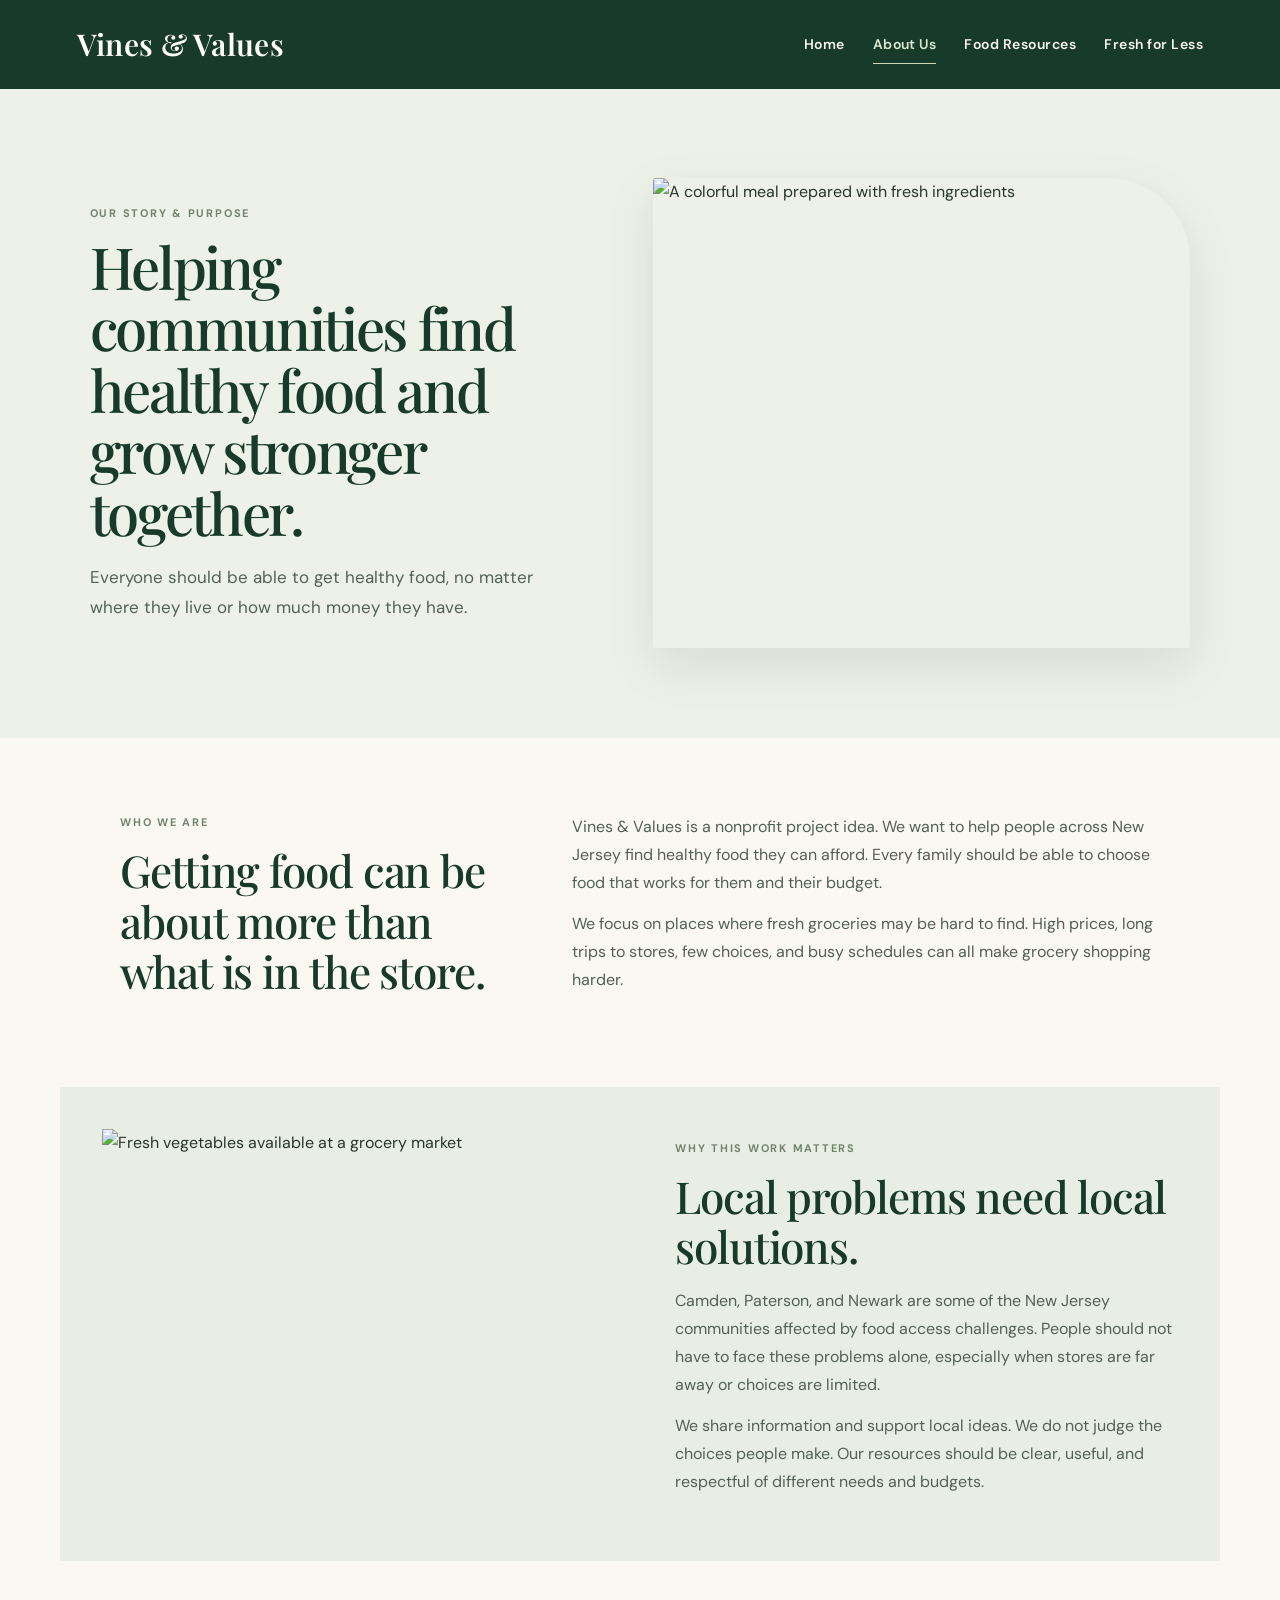
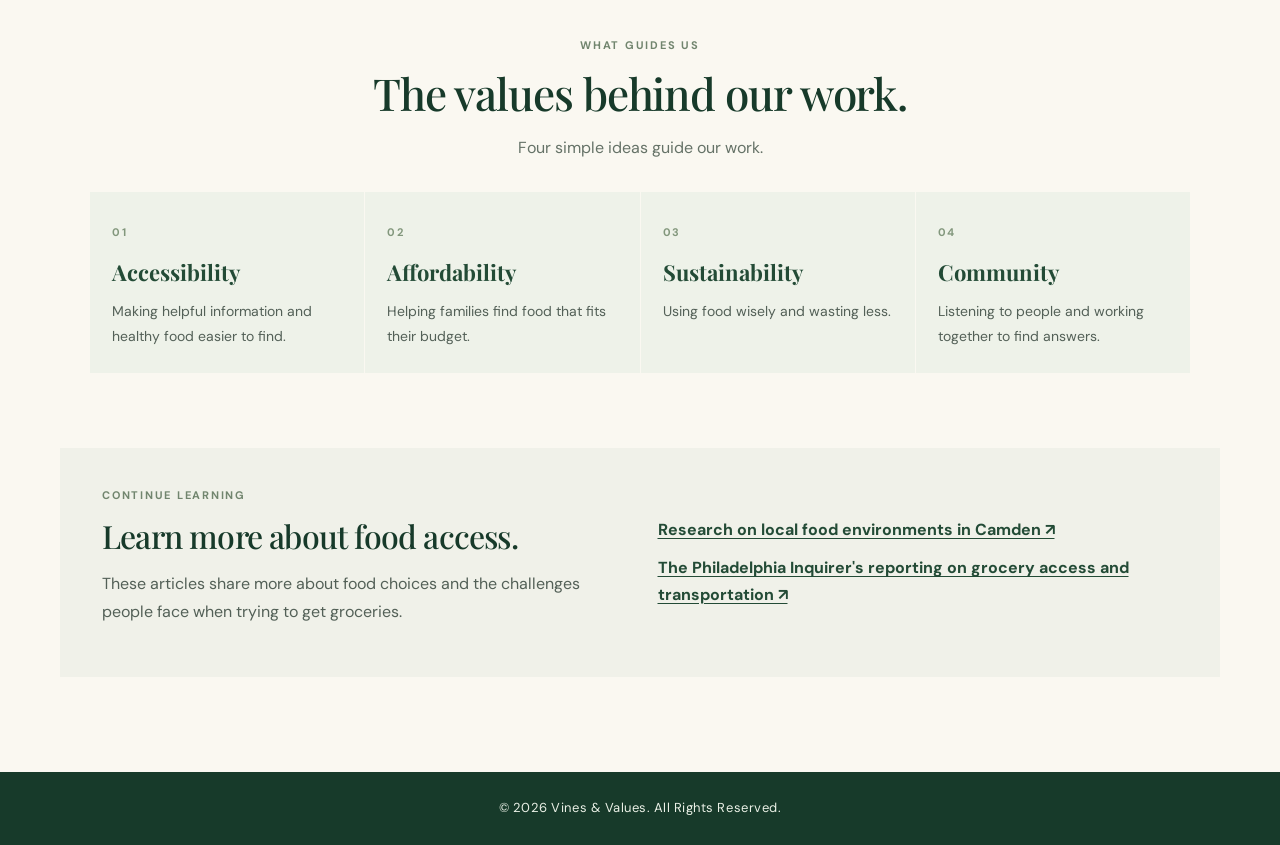
==== commit 21cd6327: "Simplify website language for readers of all ages" ====
--- a/about.html
+++ b/about.html
@@ -19,32 +19,32 @@
 </header>
 <main class="about-page">
   <section class="about-hero">
-    <div class="about-hero-copy"><span class="eyebrow">Our story &amp; purpose</span><h2>Growing opportunities for healthier, more connected communities.</h2><p>We believe access to healthy food should not depend on someone's neighborhood or financial situation.</p></div>
+    <div class="about-hero-copy"><span class="eyebrow">Our story &amp; purpose</span><h2>Helping communities find healthy food and grow stronger together.</h2><p>Everyone should be able to get healthy food, no matter where they live or how much money they have.</p></div>
     <img src="https://images.unsplash.com/photo-1498837167922-ddd27525d352?auto=format&amp;fit=crop&amp;w=1200&amp;q=85" alt="A colorful meal prepared with fresh ingredients">
   </section>
 
   <section class="about-story">
-    <div><span class="eyebrow">Who we are</span><h2>Food access is about more than food.</h2></div>
-    <div><p>Vines &amp; Values is a nonprofit organization concept focused on addressing food insecurity and improving access to affordable, nutritious food throughout New Jersey. We believe every family deserves the opportunity to find food that meets their needs and fits their budget.</p><p>Our project is especially interested in communities where residents have fewer convenient options for purchasing fresh groceries. Prices, transportation, store selection, and the time people have available can all influence where they shop and what they are able to bring home.</p></div>
+    <div><span class="eyebrow">Who we are</span><h2>Getting food can be about more than what is in the store.</h2></div>
+    <div><p>Vines &amp; Values is a nonprofit project idea. We want to help people across New Jersey find healthy food they can afford. Every family should be able to choose food that works for them and their budget.</p><p>We focus on places where fresh groceries may be hard to find. High prices, long trips to stores, few choices, and busy schedules can all make grocery shopping harder.</p></div>
   </section>
 
   <section class="about-community">
     <img src="https://images.unsplash.com/photo-1542838132-92c53300491e?auto=format&amp;fit=crop&amp;w=1000&amp;q=85" alt="Fresh vegetables available at a grocery market">
-    <div><span class="eyebrow">Why this work matters</span><h2>Local challenges deserve thoughtful, local solutions.</h2><p>New Jersey communities such as Camden, Paterson, and Newark are important to conversations about food access. Residents should not be expected to solve every barrier on their own, especially when transportation or nearby food choices are limited.</p><p>Vines &amp; Values aims to share information and encourage local solutions rather than judge the choices people make. We want our resources to be respectful, understandable, and practical for people with different schedules, budgets, and needs.</p></div>
+    <div><span class="eyebrow">Why this work matters</span><h2>Local problems need local solutions.</h2><p>Camden, Paterson, and Newark are some of the New Jersey communities affected by food access challenges. People should not have to face these problems alone, especially when stores are far away or choices are limited.</p><p>We share information and support local ideas. We do not judge the choices people make. Our resources should be clear, useful, and respectful of different needs and budgets.</p></div>
   </section>
 
   <section class="values-section">
-    <div class="values-heading"><span class="eyebrow">What guides us</span><h2>The values that help us grow.</h2><p>Our work is grounded in four ideas that shape how we think about food access and community.</p></div>
+    <div class="values-heading"><span class="eyebrow">What guides us</span><h2>The values behind our work.</h2><p>Four simple ideas guide our work.</p></div>
     <div class="values-grid">
-      <article><span>01</span><h3>Accessibility</h3><p>Helping make information and nutritious food options easier to reach.</p></article>
-      <article><span>02</span><h3>Affordability</h3><p>Recognizing that price matters when families plan their groceries.</p></article>
-      <article><span>03</span><h3>Sustainability</h3><p>Encouraging thoughtful food use and reducing unnecessary waste.</p></article>
-      <article><span>04</span><h3>Community</h3><p>Respecting residents' experiences and working toward solutions together.</p></article>
+      <article><span>01</span><h3>Accessibility</h3><p>Making helpful information and healthy food easier to find.</p></article>
+      <article><span>02</span><h3>Affordability</h3><p>Helping families find food that fits their budget.</p></article>
+      <article><span>03</span><h3>Sustainability</h3><p>Using food wisely and wasting less.</p></article>
+      <article><span>04</span><h3>Community</h3><p>Listening to people and working together to find answers.</p></article>
     </div>
   </section>
 
   <section class="about-learn">
-    <div><span class="eyebrow">Continue learning</span><h2>Explore the bigger picture.</h2><p>Research and reporting can help us better understand the local food environment and the barriers communities face.</p></div>
+    <div><span class="eyebrow">Continue learning</span><h2>Learn more about food access.</h2><p>These articles share more about food choices and the challenges people face when trying to get groceries.</p></div>
     <ul class="resource-links">
       <li><a href="https://doi.org/10.1016/j.ssaho.2023.100703" target="_blank" rel="noopener">Research on local food environments in Camden ↗</a></li>
       <li><a href="https://www.inquirer.com/south-jersey/camden-free-grocery-store-rides-feed-nj-20260824.html" target="_blank" rel="noopener">The Philadelphia Inquirer's reporting on grocery access and transportation ↗</a></li>
--- a/style.css
+++ b/style.css
@@ -413,3 +413,97 @@
   .sources-panel .resource-links { columns: 1; }
   .sources-panel .resource-note { grid-column: auto; }
 }
+
+/* Matching editorial layouts for Home, About, and Fresh for Less */
+.home-hero, .about-hero, .festival-hero {
+  align-items: center; background: var(--sage-light); display: grid;
+  gap: clamp(32px, 6vw, 78px); grid-template-columns: 1fr 1fr;
+  padding: clamp(55px, 7vw, 94px) max(7vw, 28px);
+}
+.home-hero-copy, .about-hero-copy, .festival-hero-copy { max-width: 570px; }
+.home-hero h2, .about-hero h2, .festival-hero h2 {
+  color: var(--forest-deep); font-family: 'Playfair Display', Georgia, serif;
+  font-size: clamp(42px, 5.4vw, 68px); font-weight: 500; letter-spacing: -.04em; line-height: 1.06; margin-bottom: 20px;
+}
+.home-hero h2 em { color: #6e886a; font-weight: 500; }
+.home-hero-copy > p, .about-hero-copy > p, .festival-hero-copy > p { color: #536257; font-size: 17px; }
+.home-hero-image, .festival-hero { position: relative; }
+.home-hero-image img, .about-hero > img, .festival-hero > img {
+  border-radius: 3px 82px 3px 3px; box-shadow: var(--shadow);
+  height: clamp(300px, 37vw, 470px); object-fit: cover; width: 100%;
+}
+.home-hero-image span {
+  background: var(--forest); bottom: -16px; color: white;
+  font-family: 'Playfair Display', Georgia, serif; font-size: 17px;
+  padding: 11px 20px; position: absolute; right: 0;
+}
+.home-intro { margin: 0 auto; max-width: 850px; padding: 76px 28px 34px; text-align: center; }
+.home-intro h2, .home-feature h2, .home-cta h2, .about-story h2, .about-community h2,
+.values-heading h2, .about-learn h2, .festival-intro h2, .festival-section-heading h2,
+.festival-voices h2 {
+  color: var(--forest-deep); font-family: 'Playfair Display', Georgia, serif;
+  font-size: clamp(30px, 3.7vw, 44px); font-weight: 500; letter-spacing: -.025em; line-height: 1.15; margin-bottom: 15px;
+}
+.home-intro > p { color: #536057; font-size: 16px; }
+.home-pillars { display: grid; gap: 1px; grid-template-columns: repeat(3, 1fr); margin: 30px auto 75px; max-width: 1120px; padding: 0 28px; }
+.home-pillars article { background: #e9eee4; padding: 28px 30px; }
+.home-pillars article > span, .values-grid article > span { color: #82977c; font-size: 11px; font-weight: 700; letter-spacing: .14em; }
+.home-pillars h3, .values-grid h3 { color: var(--forest); font-family: 'Playfair Display', Georgia, serif; font-size: 25px; margin: 8px 0; }
+.home-pillars p, .values-grid p { color: #536057; font-size: 14px; }
+.home-feature { align-items: center; display: grid; gap: clamp(35px, 7vw, 85px); grid-template-columns: 1fr 1fr; margin: 0 auto 80px; max-width: 1160px; padding: 0 30px; }
+.home-feature-image img { border-radius: 3px 65px 3px 3px; height: 380px; object-fit: cover; width: 100%; }
+.home-feature-copy p, .home-cta p, .about-story p, .about-community p, .about-learn p, .festival-intro p, .festival-voices p { color: #536057; margin-bottom: 13px; }
+.text-link { color: var(--forest); display: inline-block; font-size: 14px; font-weight: 700; margin-top: 8px; text-underline-offset: 4px; }
+.home-cta { align-items: center; background: var(--forest); color: white; display: grid; gap: 35px; grid-template-columns: 1.2fr .8fr; padding: 55px max(8vw, 30px); }
+.home-cta .eyebrow { color: #c4d4bb; }
+.home-cta h2 { color: white; }
+.home-cta p { color: #e0e9dc; margin: 0; max-width: 560px; }
+.home-cta-links { display: grid; }
+.home-cta-links a { border-bottom: 1px solid rgba(255,255,255,.3); color: white; display: flex; font-weight: 600; justify-content: space-between; padding: 15px 0; text-decoration: none; }
+.home-cta-links a span { color: #c4d4bb; }
+.about-hero { grid-template-columns: .95fr 1.05fr; }
+.about-hero h2 { font-size: clamp(38px, 4.8vw, 58px); }
+.about-story { display: grid; gap: 60px; grid-template-columns: .8fr 1.2fr; margin: 0 auto; max-width: 1100px; padding: 75px 30px; }
+.about-community { align-items: center; background: #e9eee4; display: grid; gap: clamp(30px, 6vw, 70px); grid-template-columns: 1fr 1fr; margin: 0 auto; max-width: 1160px; padding: 42px; }
+.about-community img { height: 390px; object-fit: cover; width: 100%; }
+.values-section { margin: 0 auto; max-width: 1160px; padding: 75px 30px; }
+.values-heading { margin: 0 auto 30px; max-width: 650px; text-align: center; }
+.values-heading p { color: var(--muted); }
+.values-grid { display: grid; gap: 1px; grid-template-columns: repeat(4, 1fr); }
+.values-grid article { background: #eef2e9; padding: 25px 22px; }
+.values-grid h3 { font-size: 22px; }
+.about-learn { align-items: center; background: #f0f1e9; display: grid; gap: 35px; grid-template-columns: 1fr 1fr; margin: 0 auto 65px; max-width: 1160px; padding: 38px 42px; }
+.about-learn h2 { font-size: 32px; }
+.about-learn .resource-links { list-style: none; padding: 0; }
+.about-learn .resource-links li { margin: 12px 0; }
+.festival-hero { grid-template-columns: 1fr 1fr; }
+.festival-hero h2 { font-size: clamp(54px, 7vw, 82px); }
+.festival-intro { display: grid; gap: 55px; grid-template-columns: .85fr 1.15fr; margin: 0 auto; max-width: 1100px; padding: 75px 30px; }
+.festival-experience { background: #e9eee4; padding: 65px max(7vw, 28px); }
+.festival-section-heading { margin: 0 auto 30px; max-width: 1100px; }
+.festival-section-heading > p { color: var(--muted); }
+.festival-activities { display: grid; gap: 0 45px; grid-template-columns: 1fr 1fr; margin: 0 auto; max-width: 1100px; }
+.festival-activities article { align-items: flex-start; border-top: 1px solid #cbd6c6; display: flex; gap: 20px; padding: 22px 0; }
+.festival-activities article > span { color: #82977c; font-size: 12px; font-weight: 700; letter-spacing: .12em; padding-top: 5px; }
+.festival-activities h3 { color: var(--forest); font-family: 'Playfair Display', Georgia, serif; font-size: 22px; margin-bottom: 4px; }
+.festival-activities p { color: #536057; font-size: 14px; }
+.festival-voices { align-items: center; display: grid; gap: clamp(35px, 7vw, 80px); grid-template-columns: 1fr 1fr; margin: 75px auto; max-width: 1160px; padding: 0 30px; }
+.festival-voices img { height: 380px; object-fit: cover; width: 100%; }
+.festival-note { color: var(--muted); font-size: 13px; margin: 0 auto 45px; max-width: 1100px; padding: 0 30px; }
+@media (max-width: 760px) {
+  .home-hero, .about-hero, .festival-hero, .home-feature, .home-cta, .about-story, .about-community, .about-learn, .festival-intro, .festival-voices { grid-template-columns: 1fr; }
+  .home-hero, .about-hero, .festival-hero { padding: 48px 23px 60px; }
+  .home-hero-image img, .about-hero > img, .festival-hero > img { height: 275px; }
+  .home-intro { padding: 55px 23px 25px; }
+  .home-pillars, .values-grid, .festival-activities { grid-template-columns: 1fr; }
+  .home-pillars { margin: 25px 18px 55px; padding: 0; }
+  .home-feature { padding: 0 23px; margin-bottom: 55px; }
+  .home-feature-image img, .about-community img, .festival-voices img { height: 270px; }
+  .home-cta { padding: 42px 25px; }
+  .about-story, .values-section, .festival-intro { padding: 52px 23px; }
+  .about-community { margin: 0 18px; padding: 23px; }
+  .values-grid { gap: 1px; }
+  .about-learn { margin: 0 18px 40px; padding: 27px 23px; }
+  .festival-experience { padding: 48px 23px; }
+  .festival-voices { margin: 50px auto; padding: 0 23px; }
+}
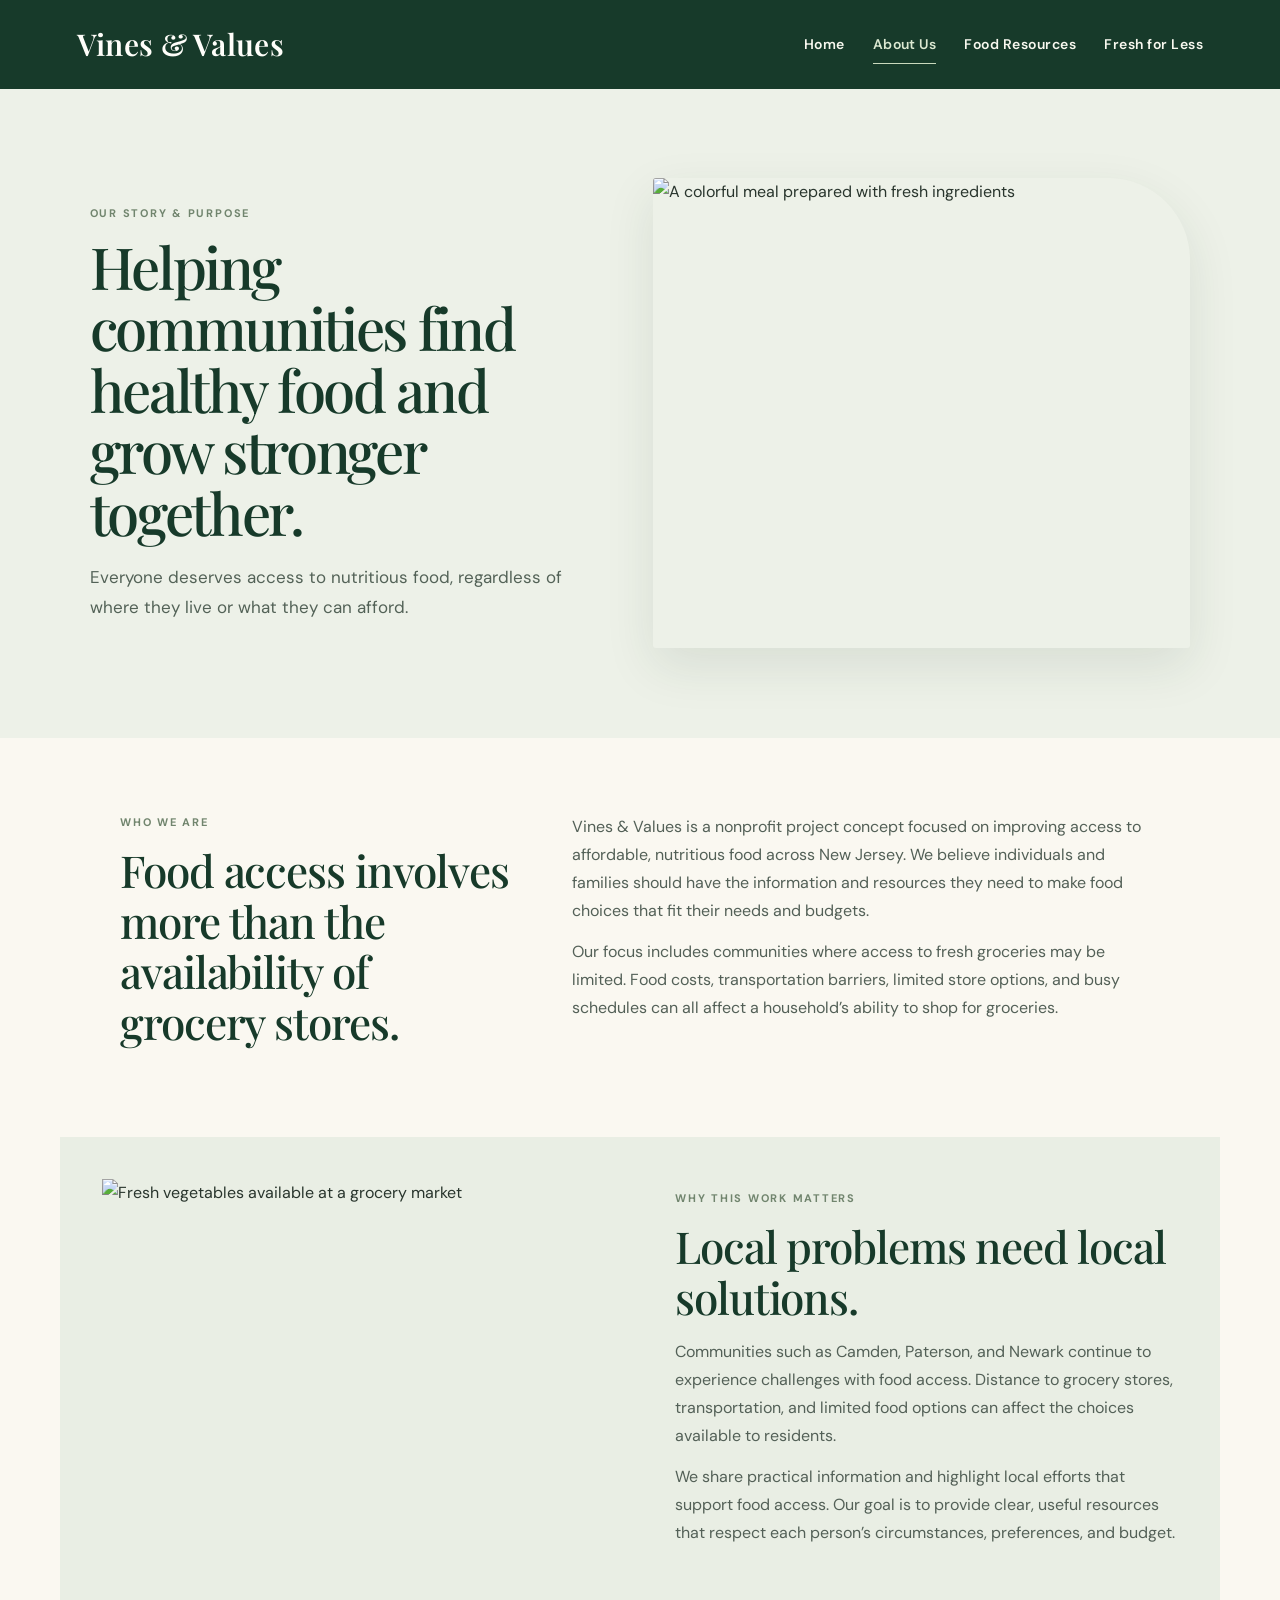
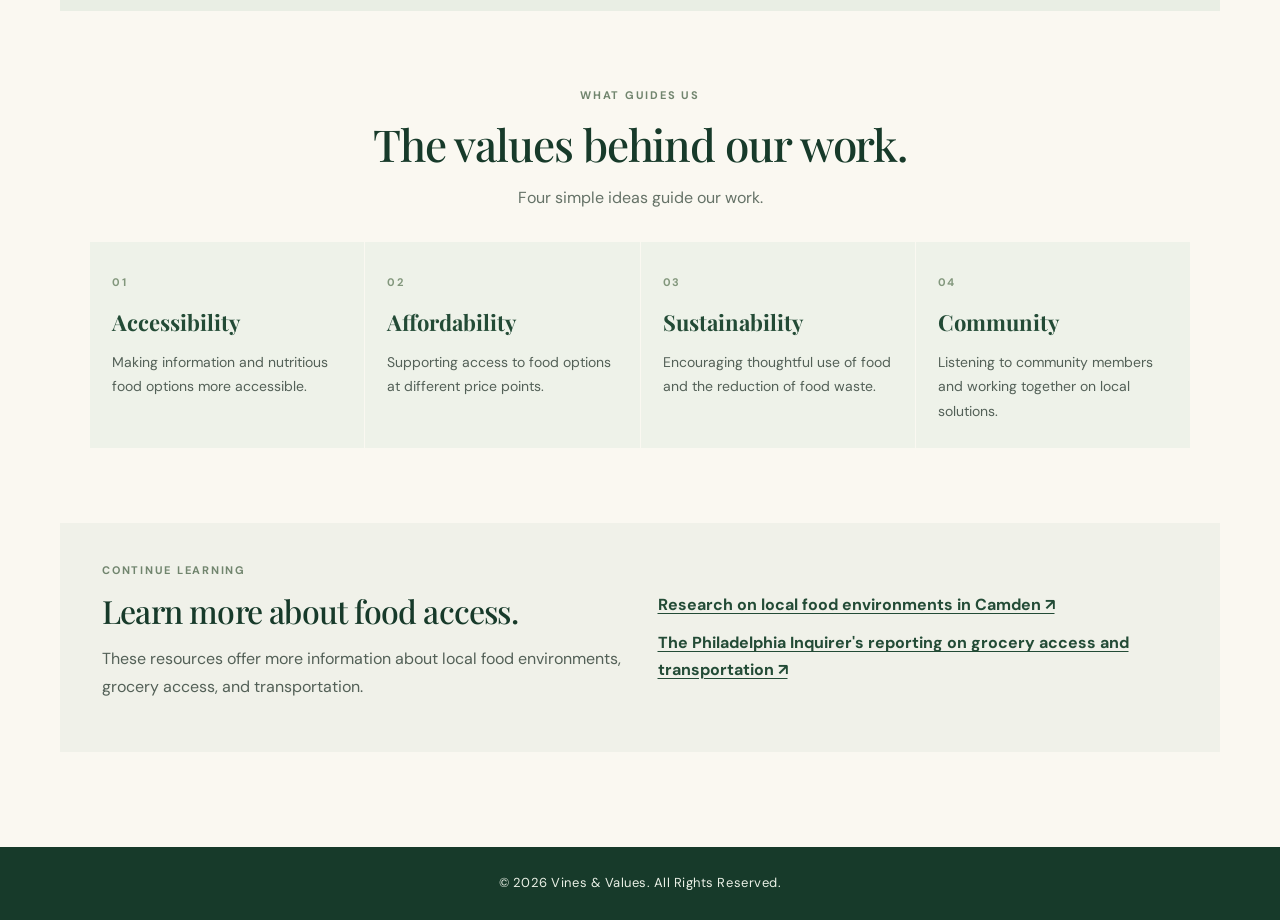
==== commit dfab6afb: "Refine website copy for a clear, professional, community-centered tone" ====
--- a/about.html
+++ b/about.html
@@ -19,32 +19,32 @@
 </header>
 <main class="about-page">
   <section class="about-hero">
-    <div class="about-hero-copy"><span class="eyebrow">Our story &amp; purpose</span><h2>Helping communities find healthy food and grow stronger together.</h2><p>Everyone should be able to get healthy food, no matter where they live or how much money they have.</p></div>
+    <div class="about-hero-copy"><span class="eyebrow">Our story &amp; purpose</span><h2>Helping communities find healthy food and grow stronger together.</h2><p>Everyone deserves access to nutritious food, regardless of where they live or what they can afford.</p></div>
     <img src="https://images.unsplash.com/photo-1498837167922-ddd27525d352?auto=format&amp;fit=crop&amp;w=1200&amp;q=85" alt="A colorful meal prepared with fresh ingredients">
   </section>
 
   <section class="about-story">
-    <div><span class="eyebrow">Who we are</span><h2>Getting food can be about more than what is in the store.</h2></div>
-    <div><p>Vines &amp; Values is a nonprofit project idea. We want to help people across New Jersey find healthy food they can afford. Every family should be able to choose food that works for them and their budget.</p><p>We focus on places where fresh groceries may be hard to find. High prices, long trips to stores, few choices, and busy schedules can all make grocery shopping harder.</p></div>
+    <div><span class="eyebrow">Who we are</span><h2>Food access involves more than the availability of grocery stores.</h2></div>
+    <div><p>Vines &amp; Values is a nonprofit project concept focused on improving access to affordable, nutritious food across New Jersey. We believe individuals and families should have the information and resources they need to make food choices that fit their needs and budgets.</p><p>Our focus includes communities where access to fresh groceries may be limited. Food costs, transportation barriers, limited store options, and busy schedules can all affect a household’s ability to shop for groceries.</p></div>
   </section>
 
   <section class="about-community">
     <img src="https://images.unsplash.com/photo-1542838132-92c53300491e?auto=format&amp;fit=crop&amp;w=1000&amp;q=85" alt="Fresh vegetables available at a grocery market">
-    <div><span class="eyebrow">Why this work matters</span><h2>Local problems need local solutions.</h2><p>Camden, Paterson, and Newark are some of the New Jersey communities affected by food access challenges. People should not have to face these problems alone, especially when stores are far away or choices are limited.</p><p>We share information and support local ideas. We do not judge the choices people make. Our resources should be clear, useful, and respectful of different needs and budgets.</p></div>
+    <div><span class="eyebrow">Why this work matters</span><h2>Local problems need local solutions.</h2><p>Communities such as Camden, Paterson, and Newark continue to experience challenges with food access. Distance to grocery stores, transportation, and limited food options can affect the choices available to residents.</p><p>We share practical information and highlight local efforts that support food access. Our goal is to provide clear, useful resources that respect each person’s circumstances, preferences, and budget.</p></div>
   </section>
 
   <section class="values-section">
     <div class="values-heading"><span class="eyebrow">What guides us</span><h2>The values behind our work.</h2><p>Four simple ideas guide our work.</p></div>
     <div class="values-grid">
-      <article><span>01</span><h3>Accessibility</h3><p>Making helpful information and healthy food easier to find.</p></article>
-      <article><span>02</span><h3>Affordability</h3><p>Helping families find food that fits their budget.</p></article>
-      <article><span>03</span><h3>Sustainability</h3><p>Using food wisely and wasting less.</p></article>
-      <article><span>04</span><h3>Community</h3><p>Listening to people and working together to find answers.</p></article>
+      <article><span>01</span><h3>Accessibility</h3><p>Making information and nutritious food options more accessible.</p></article>
+      <article><span>02</span><h3>Affordability</h3><p>Supporting access to food options at different price points.</p></article>
+      <article><span>03</span><h3>Sustainability</h3><p>Encouraging thoughtful use of food and the reduction of food waste.</p></article>
+      <article><span>04</span><h3>Community</h3><p>Listening to community members and working together on local solutions.</p></article>
     </div>
   </section>
 
   <section class="about-learn">
-    <div><span class="eyebrow">Continue learning</span><h2>Learn more about food access.</h2><p>These articles share more about food choices and the challenges people face when trying to get groceries.</p></div>
+    <div><span class="eyebrow">Continue learning</span><h2>Learn more about food access.</h2><p>These resources offer more information about local food environments, grocery access, and transportation.</p></div>
     <ul class="resource-links">
       <li><a href="https://doi.org/10.1016/j.ssaho.2023.100703" target="_blank" rel="noopener">Research on local food environments in Camden ↗</a></li>
       <li><a href="https://www.inquirer.com/south-jersey/camden-free-grocery-store-rides-feed-nj-20260824.html" target="_blank" rel="noopener">The Philadelphia Inquirer's reporting on grocery access and transportation ↗</a></li>
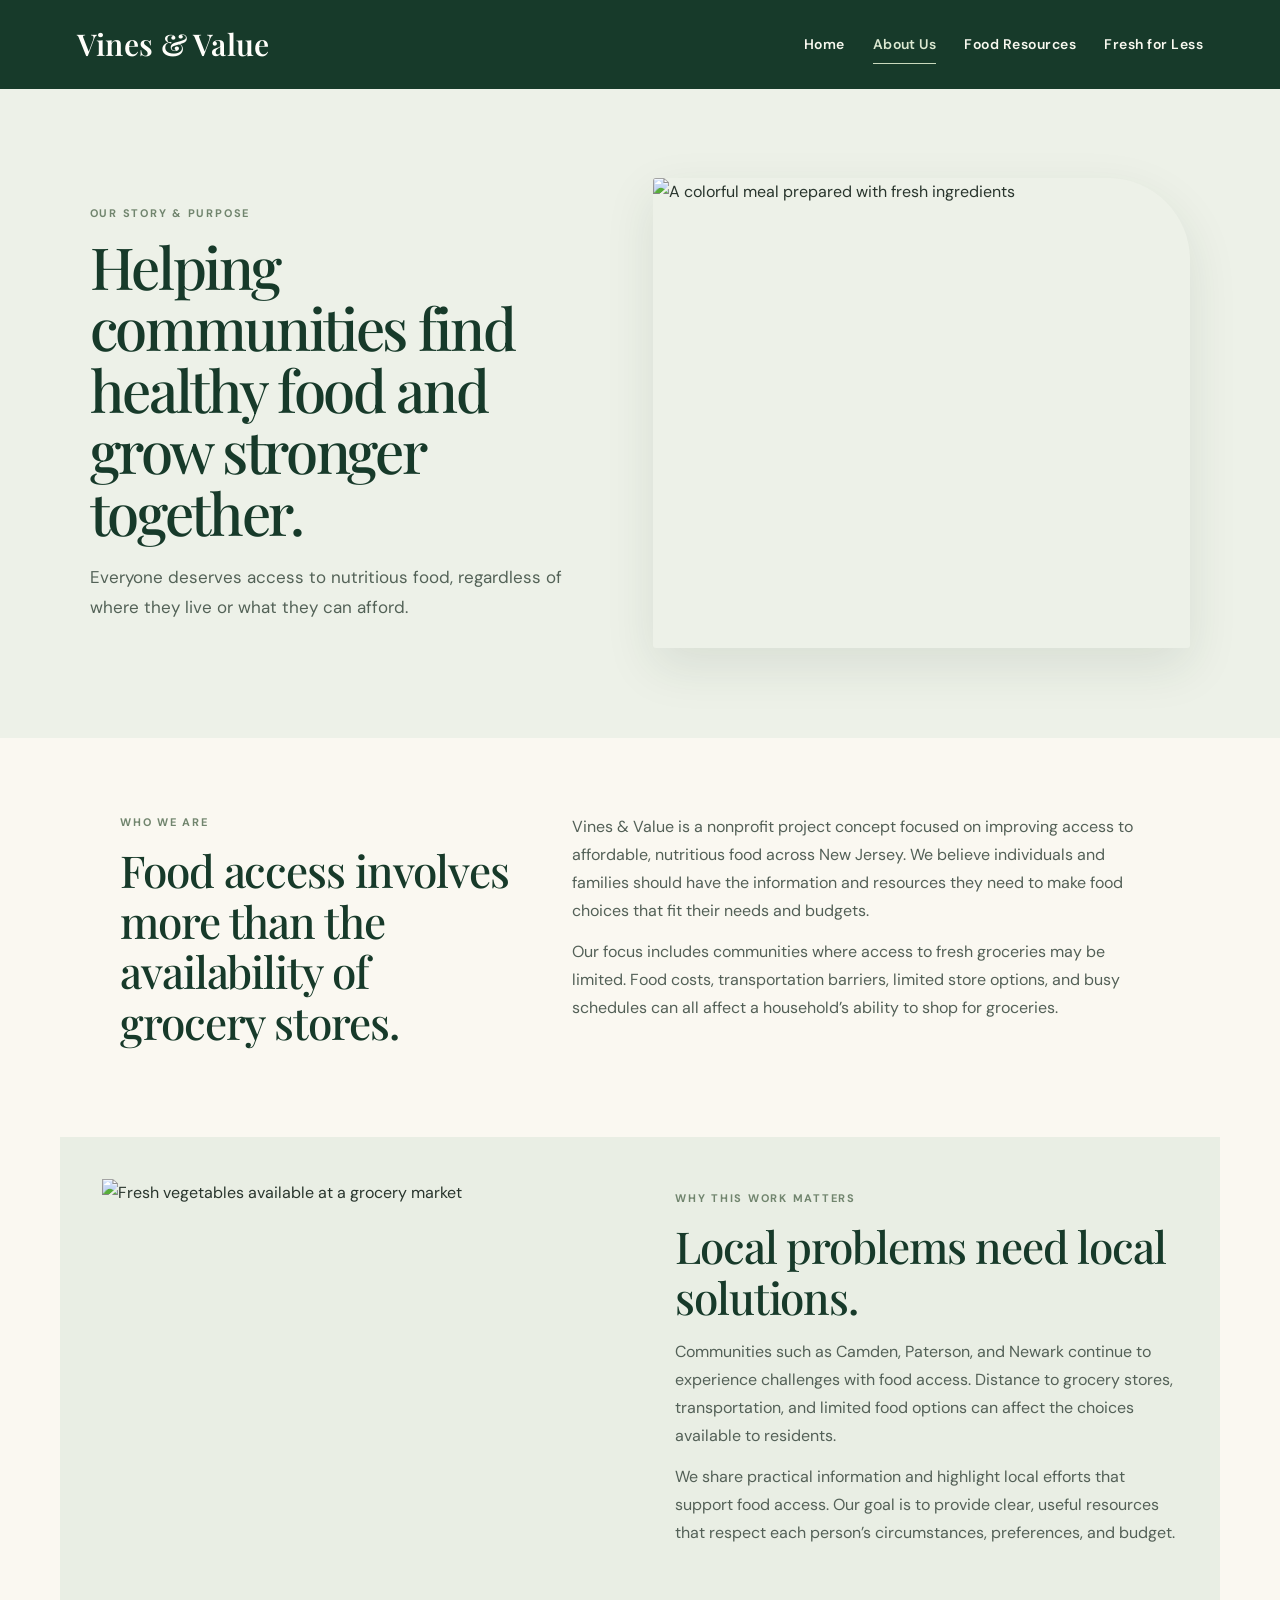
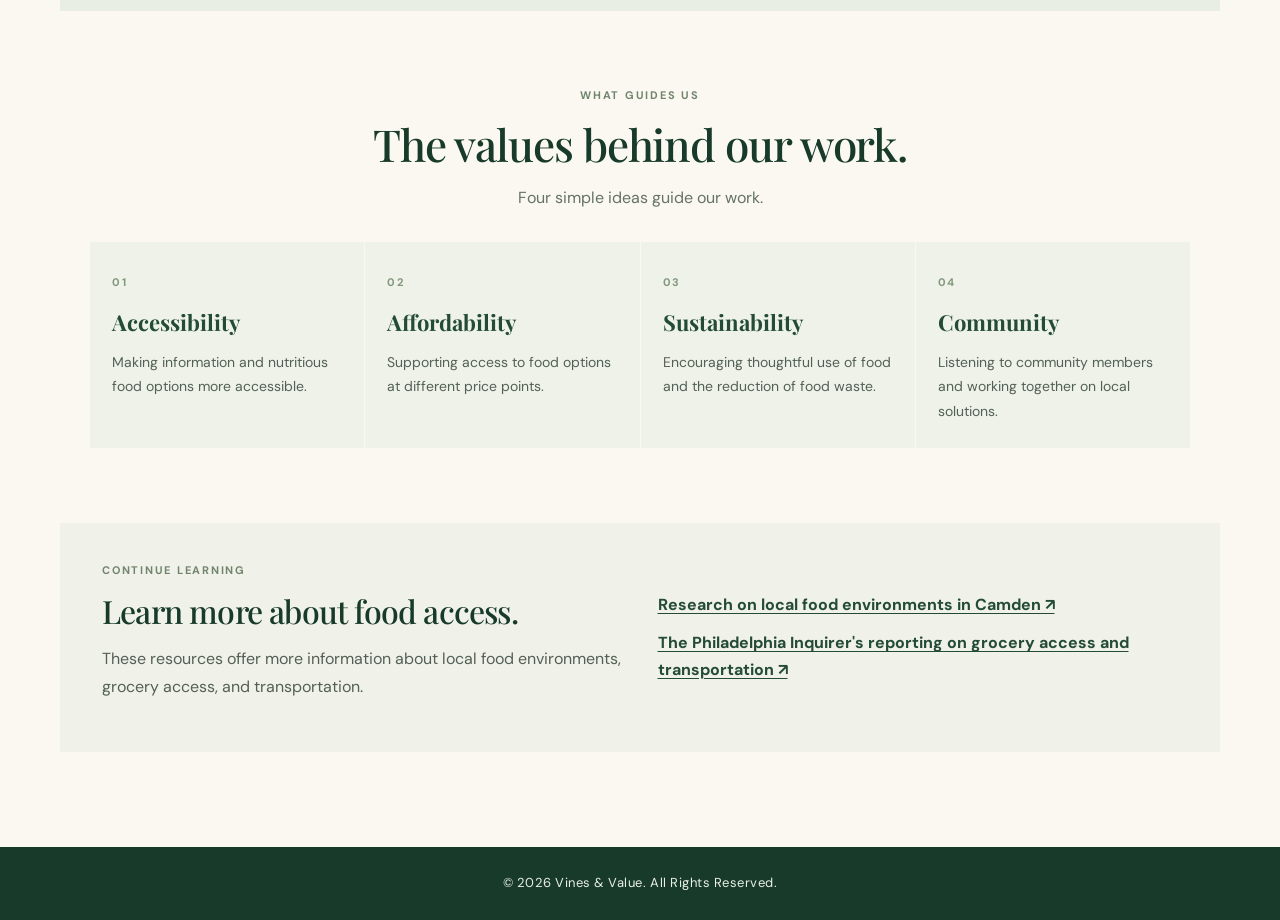
==== commit 8f2c5859: "Correct nonprofit name to Vines and Value" ====
--- a/about.html
+++ b/about.html
@@ -3,13 +3,13 @@
 <head>
   <meta charset="UTF-8">
   <meta name="viewport" content="width=device-width, initial-scale=1.0">
-  <meta name="description" content="Learn about Vines & Values and our focus on food access, affordability, and community in New Jersey.">
-  <title>Vines &amp; Values | About Us</title>
+  <meta name="description" content="Learn about Vines &amp; Value and our focus on food access, affordability, and community in New Jersey.">
+  <title>Vines &amp; Value | About Us</title>
   <link rel="stylesheet" href="style.css">
 </head>
 <body>
 <header>
-  <h1>Vines &amp; Values</h1>
+  <h1>Vines &amp; Value</h1>
   <nav aria-label="Main navigation">
     <a href="index.html">Home</a>
     <a href="about.html" aria-current="page">About Us</a>
@@ -25,7 +25,7 @@
 
   <section class="about-story">
     <div><span class="eyebrow">Who we are</span><h2>Food access involves more than the availability of grocery stores.</h2></div>
-    <div><p>Vines &amp; Values is a nonprofit project concept focused on improving access to affordable, nutritious food across New Jersey. We believe individuals and families should have the information and resources they need to make food choices that fit their needs and budgets.</p><p>Our focus includes communities where access to fresh groceries may be limited. Food costs, transportation barriers, limited store options, and busy schedules can all affect a household’s ability to shop for groceries.</p></div>
+    <div><p>Vines &amp; Value is a nonprofit project concept focused on improving access to affordable, nutritious food across New Jersey. We believe individuals and families should have the information and resources they need to make food choices that fit their needs and budgets.</p><p>Our focus includes communities where access to fresh groceries may be limited. Food costs, transportation barriers, limited store options, and busy schedules can all affect a household’s ability to shop for groceries.</p></div>
   </section>
 
   <section class="about-community">
@@ -51,6 +51,6 @@
     </ul>
   </section>
 </main>
-<footer><p>&copy; 2026 Vines &amp; Values. All Rights Reserved.</p></footer>
+<footer><p>&copy; 2026 Vines &amp; Value. All Rights Reserved.</p></footer>
 </body>
 </html>
--- a/style.css
+++ b/style.css
@@ -507,3 +507,75 @@
   .festival-experience { padding: 48px 23px; }
   .festival-voices { margin: 50px auto; padding: 0 23px; }
 }
+
+
+/* Fresh for Less event details */
+.festival-details { margin: 0 auto; max-width: 1100px; padding: 58px 30px 65px; }
+.festival-details-grid { display: grid; gap: 1px; grid-template-columns: repeat(4, 1fr); margin-top: 28px; }
+.festival-details-grid article { background: #eef2e9; min-height: 132px; padding: 24px 20px; }
+.festival-details-grid article > span { color: #71856c; display: block; font-size: 11px; font-weight: 700; letter-spacing: .12em; margin-bottom: 10px; text-transform: uppercase; }
+.festival-details-grid article strong { color: var(--forest-deep); display: block; font-family: 'Playfair Display', Georgia, serif; font-size: 20px; font-weight: 500; line-height: 1.25; }
+.festival-details-grid article p, .festival-details-note { color: #536057; font-size: 13px; margin: 8px 0 0; }
+.festival-details-note { margin-top: 18px; }
+.festival-speakers { background: #f7f6ef; padding: 62px max(7vw, 28px); }
+.festival-speakers .festival-section-heading, .festival-speakers .festival-activities { max-width: 1100px; }
+@media (max-width: 760px) {
+  .festival-details { padding: 45px 23px; }
+  .festival-details-grid { grid-template-columns: 1fr 1fr; }
+  .festival-speakers { padding: 48px 23px; }
+}
+
+
+/* Fresh for Less — event-page layout */
+.festival-hero-copy .eyebrow { color: #71856e; }
+.festival-date-banner {
+  align-items: center; background: var(--forest); color: white;
+  display: grid; gap: 24px; grid-template-columns: 1.35fr 1fr .65fr 1fr;
+  margin: 0 auto; max-width: 1160px; padding: 30px 38px;
+}
+.festival-date-main .eyebrow { color: #c9d9bd; margin-bottom: 5px; }
+.festival-date-main > strong {
+  display: block; font-family: 'Playfair Display', Georgia, serif;
+  font-size: clamp(23px, 2.5vw, 31px); font-weight: 500; line-height: 1.2;
+}
+.festival-date-main p { color: #e2eadd; font-size: 13px; margin-top: 5px; }
+.festival-date-meta { border-left: 1px solid rgba(255,255,255,.28); padding-left: 22px; }
+.festival-date-meta span { color: #c9d9bd; display: block; font-size: 10px; font-weight: 700; letter-spacing: .14em; margin-bottom: 7px; }
+.festival-date-meta strong { color: white; font-family: 'Playfair Display', Georgia, serif; font-size: 18px; font-weight: 500; line-height: 1.3; }
+.festival-date-note { margin: 13px auto 0; max-width: 1100px; padding: 0 30px; }
+.festival-feature-grid { display: grid; gap: 20px; grid-template-columns: repeat(3, minmax(0,1fr)); margin: 0 auto; max-width: 1100px; }
+.festival-feature-grid article { background: #fffefa; box-shadow: 0 10px 30px rgba(28,57,39,.06); }
+.festival-feature-grid img { height: 205px; object-fit: cover; width: 100%; }
+.festival-feature-grid article > div { padding: 23px 24px 27px; }
+.festival-feature-grid article > div > span { color: #82977c; font-size: 10px; font-weight: 700; letter-spacing: .13em; }
+.festival-feature-grid h3, .festival-speaker-grid h3 {
+  color: var(--forest); font-family: 'Playfair Display', Georgia, serif;
+  font-size: 24px; font-weight: 500; line-height: 1.2; margin: 9px 0;
+}
+.festival-feature-grid p, .festival-speaker-grid p { color: #536057; font-size: 14px; }
+.festival-speaker-intro { margin: 0 auto 28px; max-width: 1100px; }
+.festival-speaker-intro h2 { color: var(--forest-deep); font-family: 'Playfair Display', Georgia, serif; font-size: clamp(30px,3.7vw,44px); font-weight: 500; line-height: 1.15; margin-bottom: 12px; }
+.festival-speaker-intro > p { color: #536057; max-width: 650px; }
+.festival-speaker-grid { display: grid; gap: 1px; grid-template-columns: repeat(3,minmax(0,1fr)); margin: 0 auto; max-width: 1100px; }
+.festival-speaker-grid article { background: #eef2e9; padding: 28px; }
+.festival-speaker-grid article > span { color: #82977c; font-size: 11px; font-weight: 700; letter-spacing: .13em; }
+.festival-speaker-grid h3 { margin-top: 12px; }
+.festival-booklet {
+  align-items: center; display: grid; gap: clamp(35px,7vw,80px);
+  grid-template-columns: 1fr 1fr; margin: 70px auto; max-width: 1160px; padding: 0 30px;
+}
+.festival-booklet img { height: 370px; object-fit: cover; width: 100%; }
+.festival-booklet h2 { color: var(--forest-deep); font-family: 'Playfair Display', Georgia, serif; font-size: clamp(30px,3.7vw,43px); font-weight: 500; line-height: 1.15; margin-bottom: 16px; }
+.festival-booklet p { color: #536057; margin-bottom: 13px; }
+@media (max-width: 760px) {
+  .festival-date-banner { gap: 18px; grid-template-columns: 1fr 1fr; margin: 0 18px; padding: 25px; }
+  .festival-date-main { grid-column: 1 / -1; }
+  .festival-date-meta { padding-left: 14px; }
+  .festival-date-meta:nth-child(2) { border-left: 0; padding-left: 0; }
+  .festival-feature-grid, .festival-speaker-grid, .festival-booklet { grid-template-columns: 1fr; }
+  .festival-feature-grid { gap: 15px; }
+  .festival-feature-grid img { height: 220px; }
+  .festival-speaker-grid { gap: 1px; }
+  .festival-booklet { margin: 48px auto; padding: 0 23px; }
+  .festival-booklet img { height: 260px; }
+}
